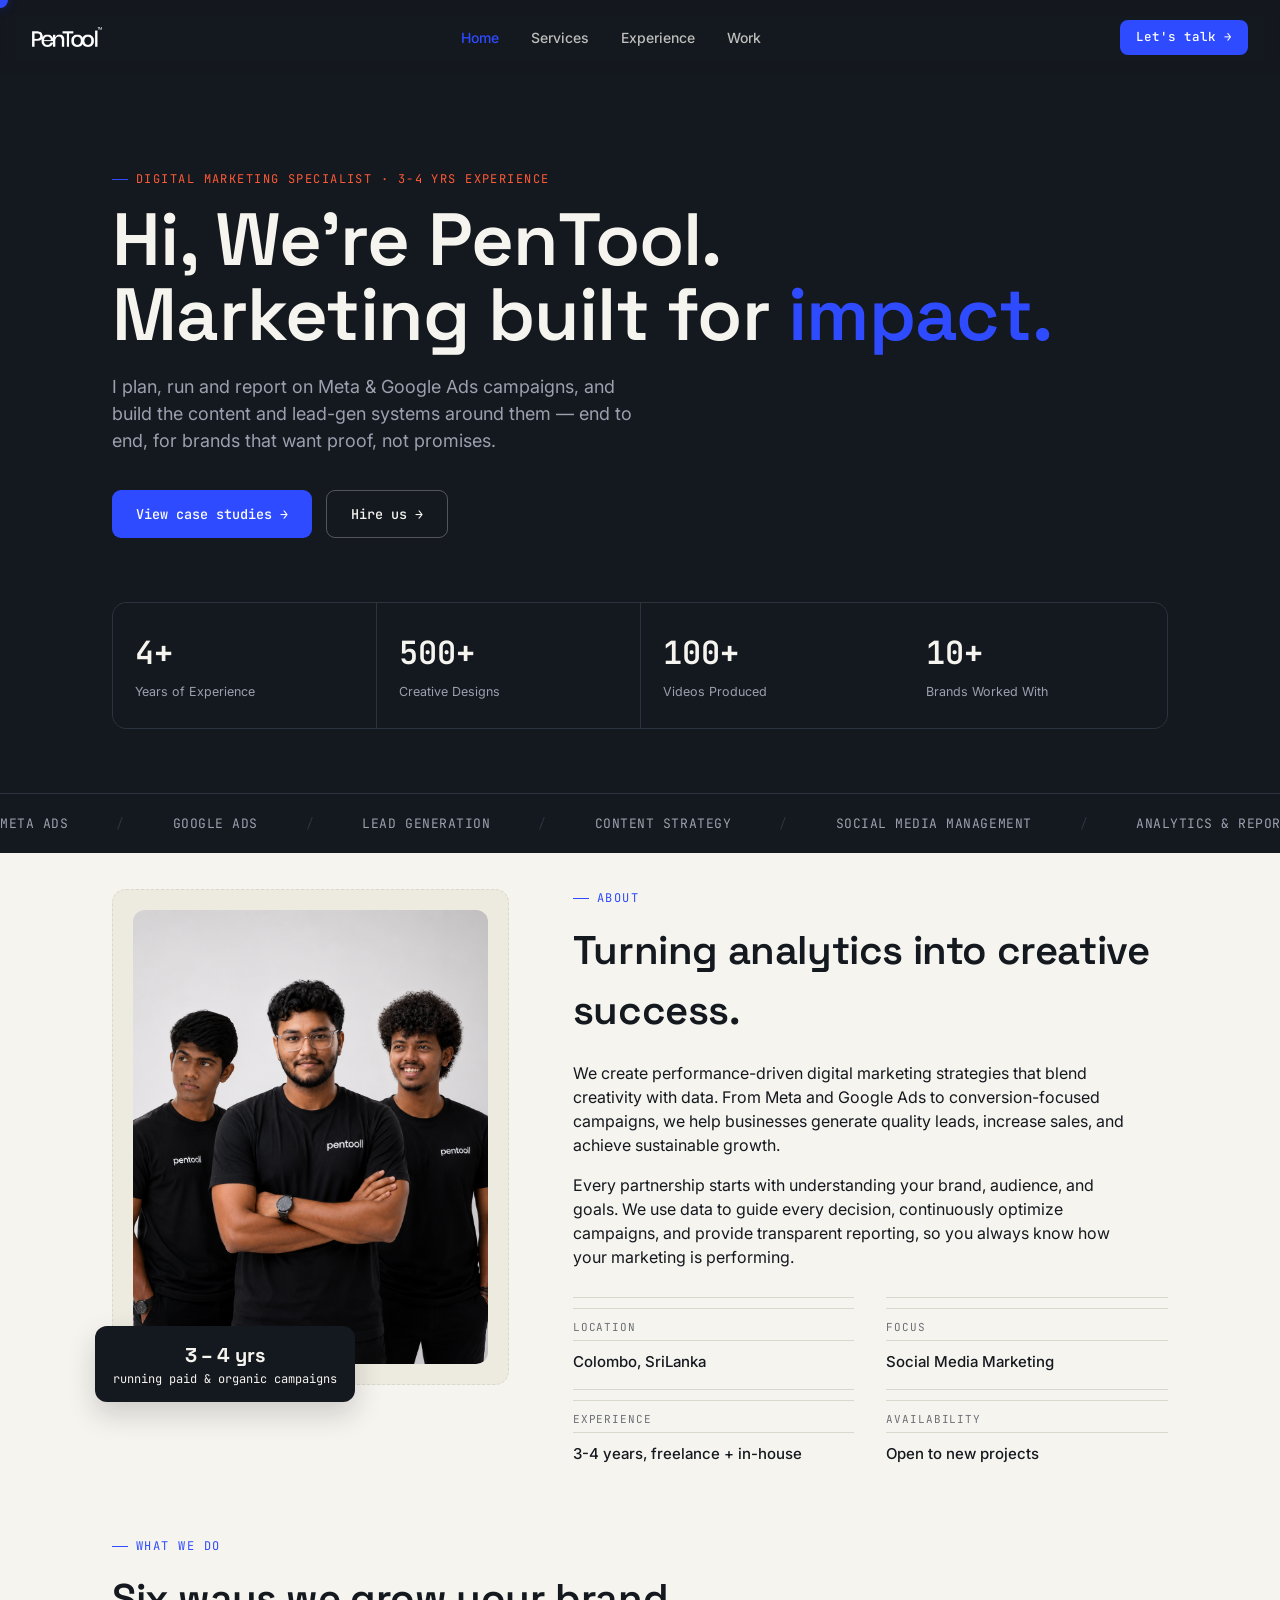
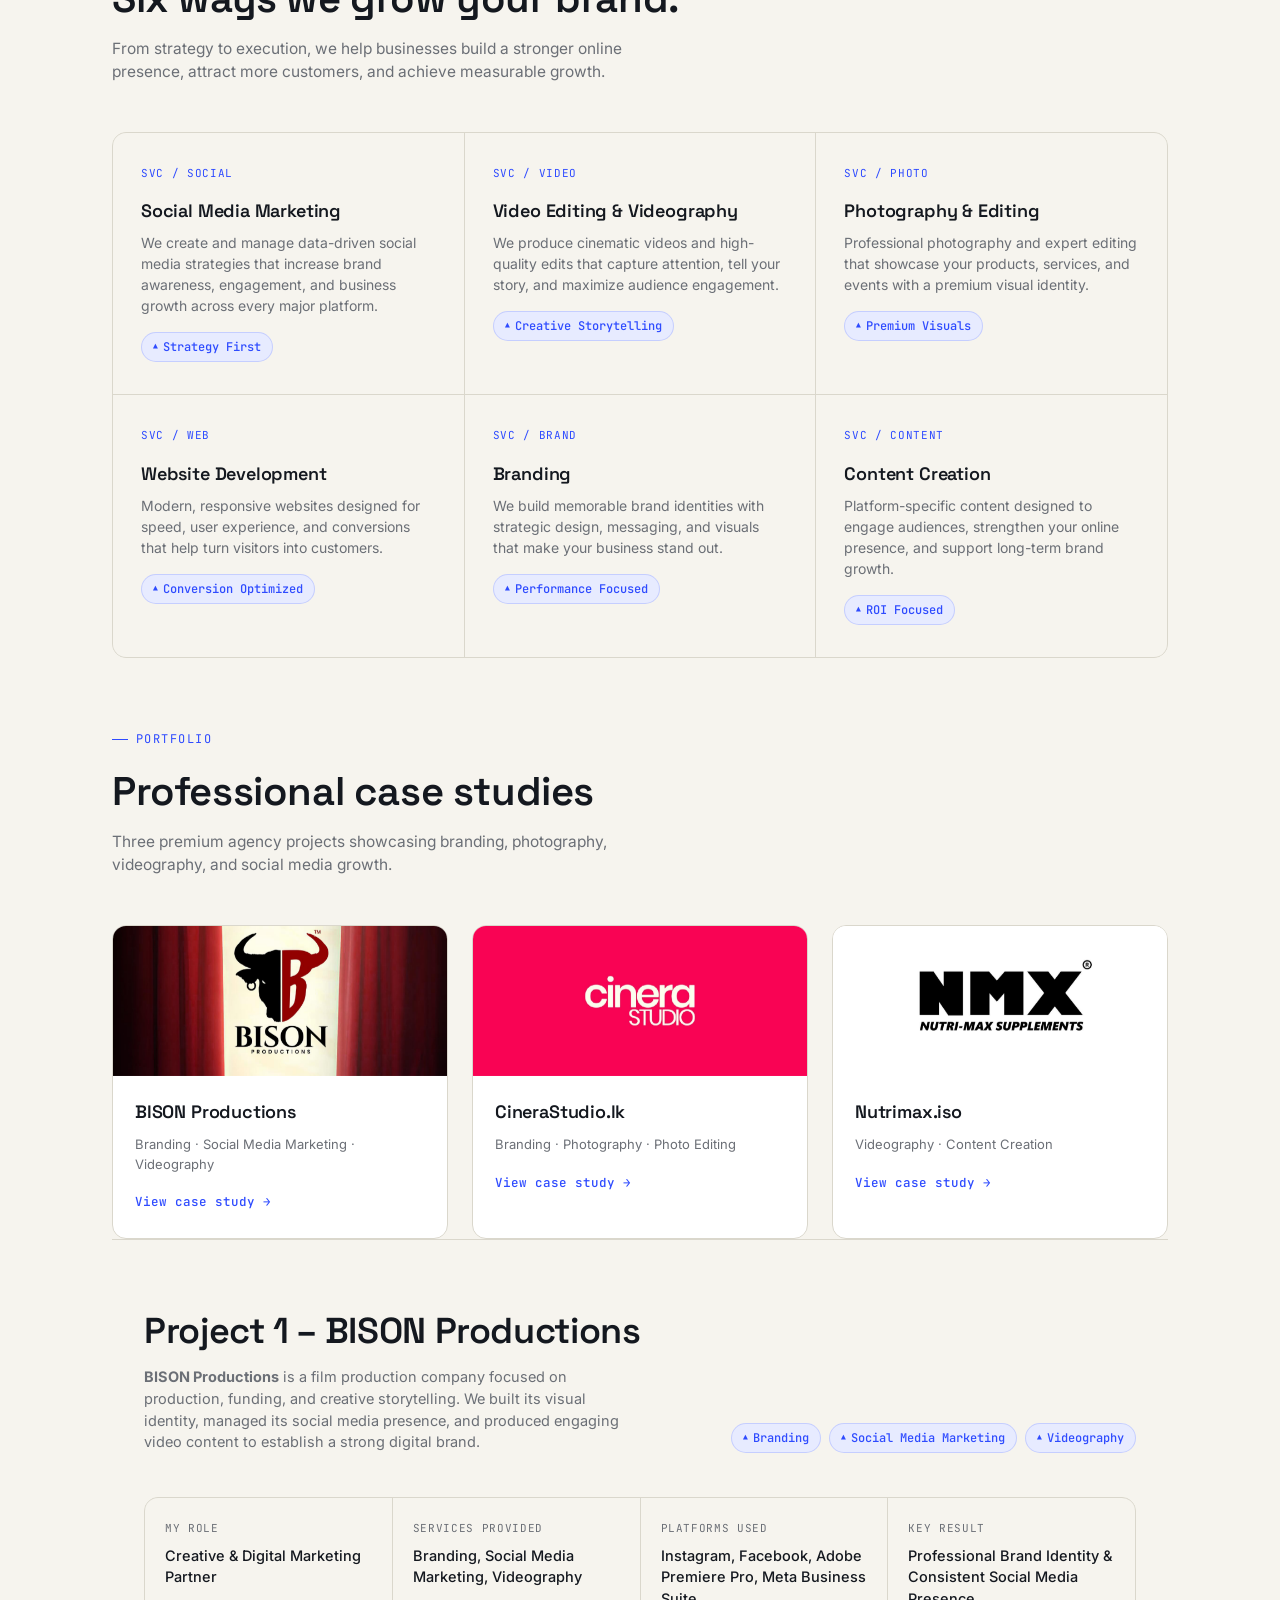
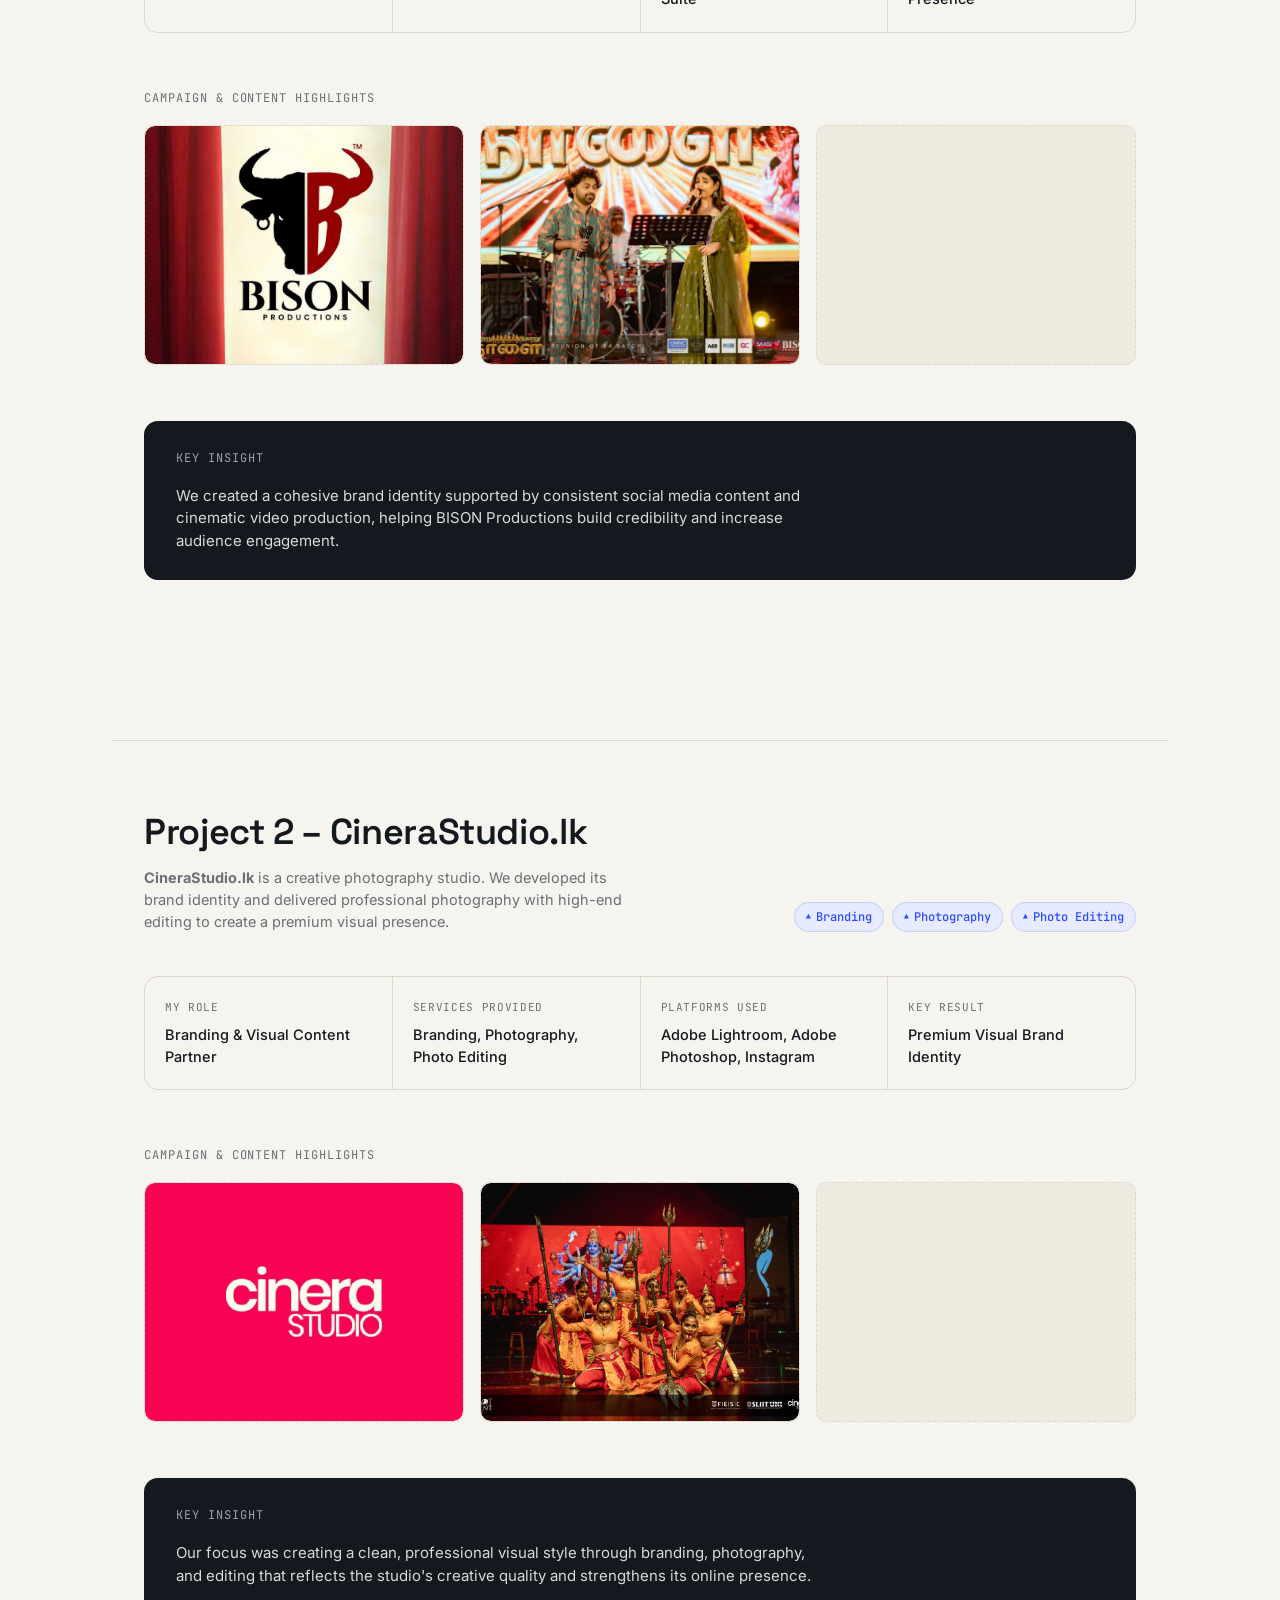
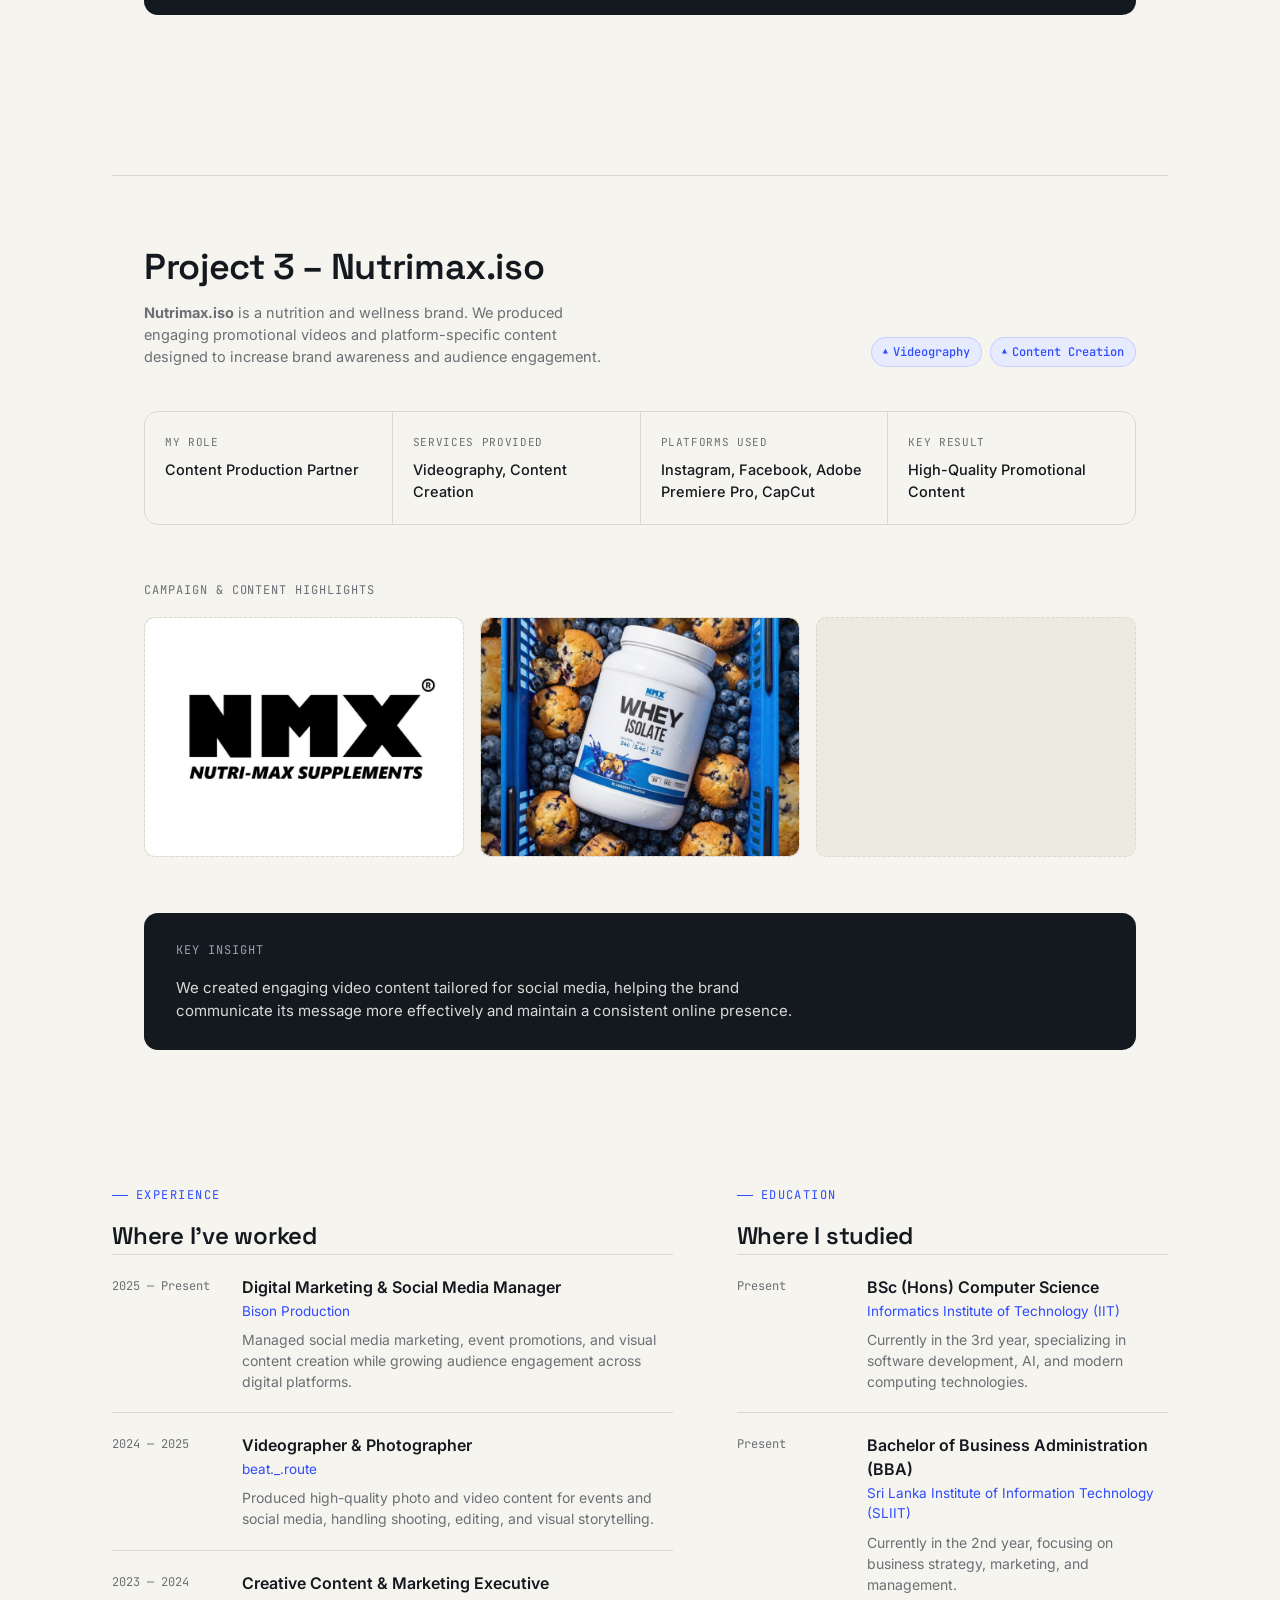
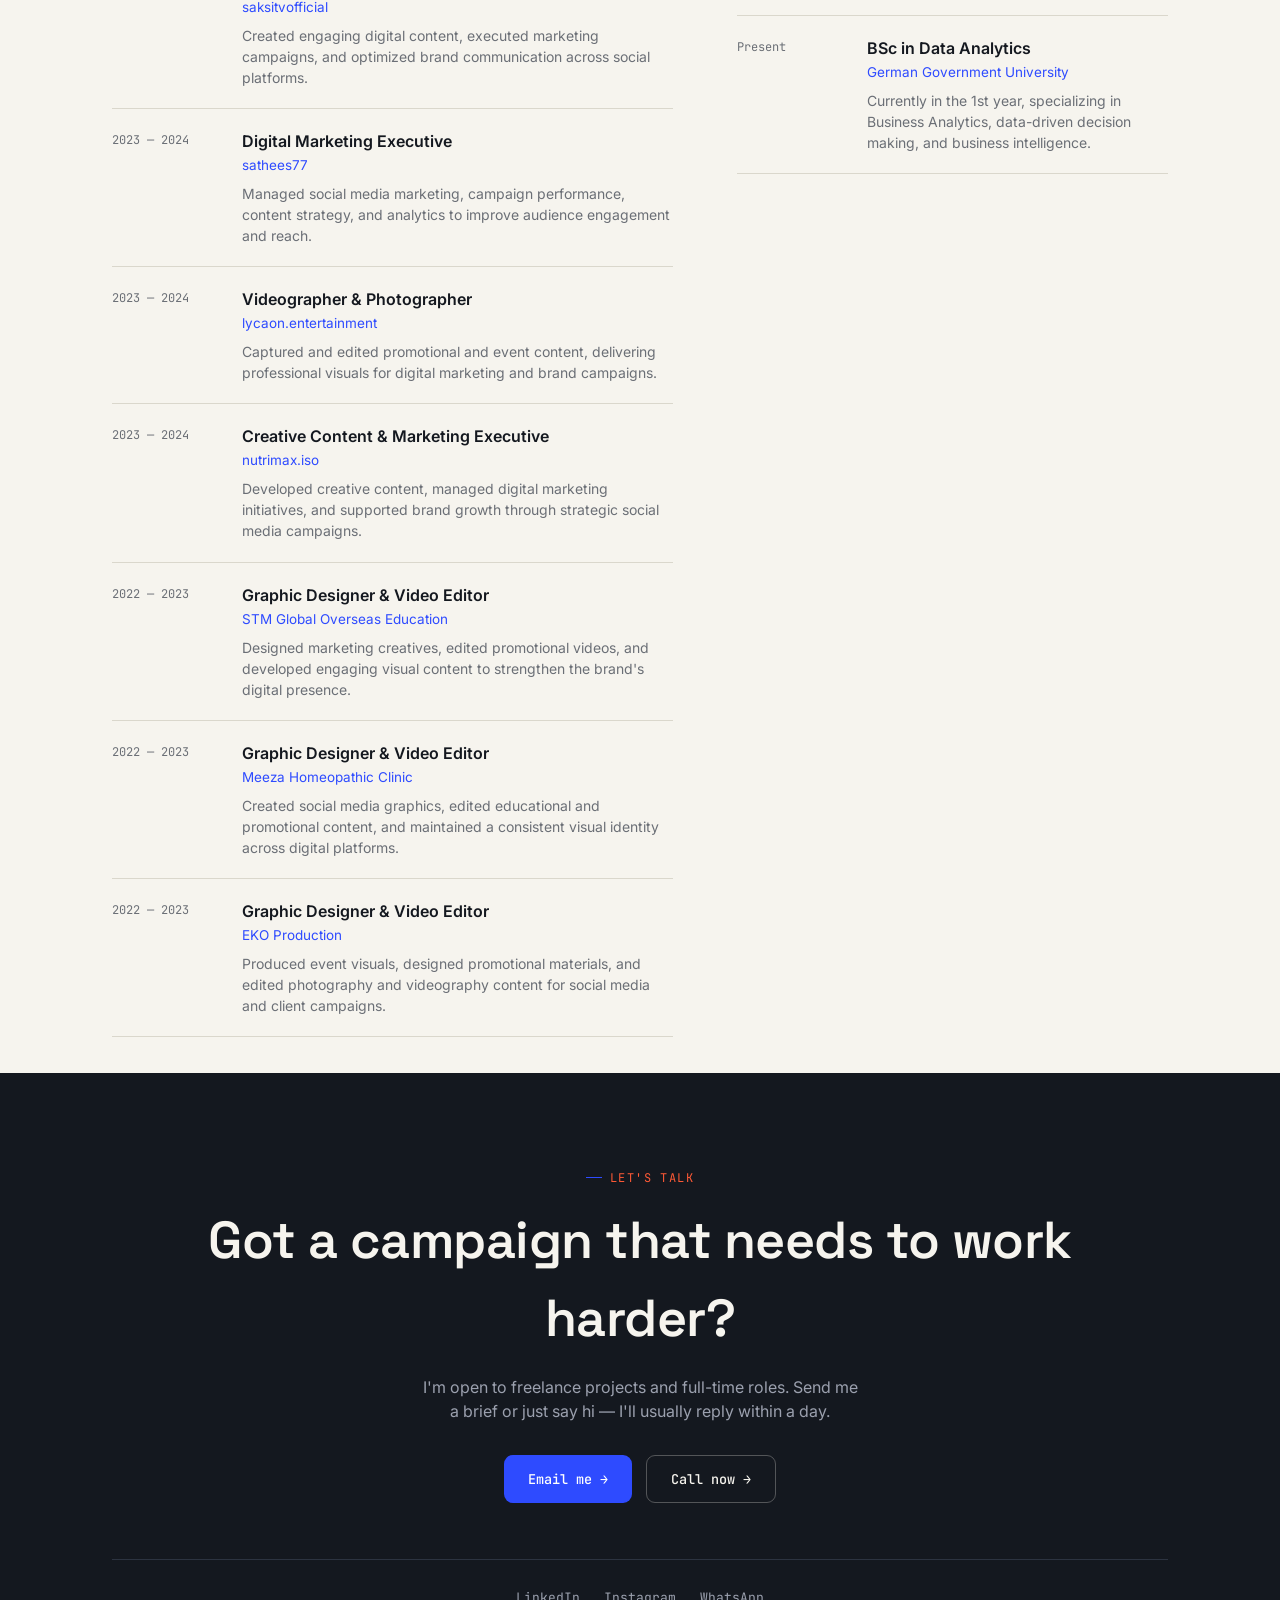
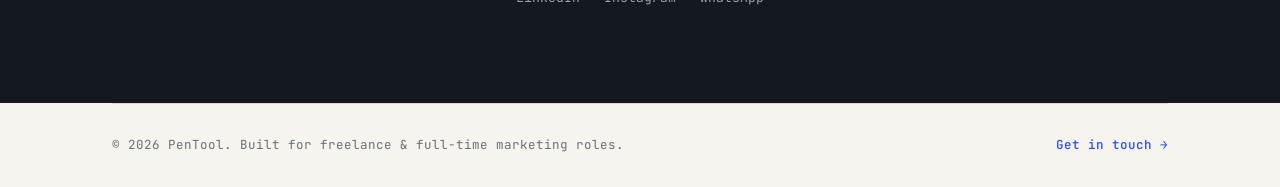
==== index.html @ 6da6fce4 "Initial commit" ====
<!DOCTYPE html>
<html lang="en">
<head>
<meta charset="UTF-8">
<meta name="viewport" content="width=device-width, initial-scale=1.0">
<title>PenTool — Digital Marketing Specialist</title>
<link rel="preconnect" href="https://fonts.googleapis.com">
<link rel="preconnect" href="https://fonts.gstatic.com" crossorigin>
<link href="https://fonts.googleapis.com/css2?family=Space+Grotesk:wght@400;500;600;700&family=Inter:wght@400;500;600&family=JetBrains+Mono:wght@400;500;600&display=swap" rel="stylesheet">
<link rel="stylesheet" href="css/global.css">
<link rel="stylesheet" href="css/home.css">
  <link rel="stylesheet" href="css/services.css">
  <link rel="stylesheet" href="css/work.css">
  <link rel="stylesheet" href="css/experience.css">
  <link rel="stylesheet" href="css/contact.css">
</head>
<body data-page="index">

<nav id="nav" class="on-dark">
  <div class="nav-logo"><img src="assets/logo-white.png" alt="PenTool"></div>
  <div class="nav-mobile-hide nav-links">
    <a href="#hero" data-page="index">Home</a>
    <a href="#services" data-page="services">Services</a>
    <a href="#experience" data-page="experience">Experience</a>
    <a href="#work" data-page="work">Work</a>
  </div>
  <a href="#contact" class="nav-cta">Let's talk →</a>
</nav>

<!-- HERO -->
<section id="hero">
  <div class="wrap hero-grid">
    <div class="eyebrow" style="color:var(--coral)">Digital Marketing Specialist · 3-4 yrs experience</div>
    <h1>Hi, We're PenTool.<br>Marketing built for <em>impact.</em></h1>
    <p class="hero-sub">I plan, run and report on Meta &amp; Google Ads campaigns, and build the content and lead-gen systems around them — end to end, for brands that want proof, not promises.</p>
    <div class="hero-cta-row">
      <a href="#work" class="btn btn-primary">View case studies →</a>
      <a href="#contact" class="btn btn-outline">Hire us →</a>
    </div>
    <div class="kpi-row">
      <div class="kpi"><div class="num" data-count="4">0+</div><div class="lbl">Years of Experience</div></div>
      <div class="kpi"><div class="num" data-count="500">0+</div><div class="lbl">Creative Designs</div></div>
      <div class="kpi"><div class="num" data-count="100">0+</div><div class="lbl">Videos Produced</div></div>
      <div class="kpi"><div class="num" data-count="10">0+</div><div class="lbl">Brands Worked With</div></div>
    </div>
  </div>
  <div class="ticker-wrap">
    <div class="ticker">
      <span>Meta Ads</span><span>Google Ads</span><span>Lead Generation</span><span>Content Strategy</span><span>Social Media Management</span><span>Analytics &amp; Reporting</span>
      <span>Meta Ads</span><span>Google Ads</span><span>Lead Generation</span><span>Content Strategy</span><span>Social Media Management</span><span>Analytics &amp; Reporting</span>
    </div>
  </div>
</section>

<!-- ABOUT -->
<section id="about" class="section--compact">
  <div class="wrap">
    <div class="about-photo">
      <img src="assets/about.png" alt="PenTool team photo" class="about-img">
      <div class="about-badge"><b>3 – 4 yrs</b>running paid &amp; organic campaigns</div>
    </div>
    <div>
      <div class="eyebrow">About</div>
      <h2 class="section-title" style="margin-bottom:20px;">Turning analytics into creative success.</h2>
      <div class="about-text">
        <p>We create performance-driven digital marketing strategies that blend creativity with data. From Meta and Google Ads to conversion-focused campaigns, we help businesses generate quality leads, increase sales, and achieve sustainable growth.</p>
        <p>Every partnership starts with understanding your brand, audience, and goals. We use data to guide every decision, continuously optimize campaigns, and provide transparent reporting, so you always know how your marketing is performing.</p>
      </div>
      <div class="quick-facts">
        <div><div class="k">Location</div><div class="v">Colombo, SriLanka</div></div>
        <div><div class="k">Focus</div><div class="v">Social Media Marketing</div></div>
        <div><div class="k">Experience</div><div class="v">3-4 years, freelance + in-house</div></div>
        <div><div class="k">Availability</div><div class="v">Open to new projects</div></div>
      </div>
    </div>
  </div>
</section>

<!-- SERVICES -->
<section id="services" class="section--compact">
  <div class="wrap">
    <div class="eyebrow">WHAT WE DO</div>
    <h2 class="section-title">Six ways we grow your brand.</h2>
    <p class="section-sub">From strategy to execution, we help businesses build a stronger online presence, attract more customers, and achieve measurable growth.</p>
    <div class="svc-grid">
      <div class="svc-card">
        <span class="svc-tag">SVC / SOCIAL</span>
        <h3>Social Media Marketing</h3>
        <p>We create and manage data-driven social media strategies that increase brand awareness, engagement, and business growth across every major platform.</p>
        <span class="chip">Strategy First</span>
      </div>
      <div class="svc-card">
        <span class="svc-tag">SVC / VIDEO</span>
        <h3>Video Editing &amp; Videography</h3>
        <p>We produce cinematic videos and high-quality edits that capture attention, tell your story, and maximize audience engagement.</p>
        <span class="chip">Creative Storytelling</span>
      </div>
      <div class="svc-card">
        <span class="svc-tag">SVC / PHOTO</span>
        <h3>Photography &amp; Editing</h3>
        <p>Professional photography and expert editing that showcase your products, services, and events with a premium visual identity.</p>
        <span class="chip">Premium Visuals</span>
      </div>
      <div class="svc-card">
        <span class="svc-tag">SVC / WEB</span>
        <h3>Website Development</h3>
        <p>Modern, responsive websites designed for speed, user experience, and conversions that help turn visitors into customers.</p>
        <span class="chip">Conversion Optimized</span>
      </div>
      <div class="svc-card">
        <span class="svc-tag">SVC / BRAND</span>
        <h3>Branding</h3>
        <p>We build memorable brand identities with strategic design, messaging, and visuals that make your business stand out.</p>
        <span class="chip">Performance Focused</span>
      </div>
      <div class="svc-card">
        <span class="svc-tag">SVC / CONTENT</span>
        <h3>Content Creation</h3>
        <p>Platform-specific content designed to engage audiences, strengthen your online presence, and support long-term brand growth.</p>
        <span class="chip">ROI Focused</span>
      </div>
    </div>
  </div>
</section>

<!-- WORK -->
<section id="work" class="section--compact">
  <div class="wrap">
    <div class="eyebrow">Portfolio</div>
    <h2 class="section-title">Professional case studies</h2>
    <p class="section-sub">Three premium agency projects showcasing branding, photography, videography, and social media growth.</p>
    <div class="work-grid">
      <a href="#project-a" class="work-card">
        <div class="work-cover" style="background-image:url('assets/bison.png');"></div>
        <div class="work-body">
          <h3>BISON Productions</h3>
          <div class="wsub">Branding · Social Media Marketing · Videography</div>
          <span class="work-link">View case study →</span>
        </div>
      </a>
      <a href="#project-b" class="work-card">
        <div class="work-cover" style="background-image:url('assets/cinera.png');"></div>
        <div class="work-body">
          <h3>CineraStudio.lk</h3>
          <div class="wsub">Branding · Photography · Photo Editing</div>
          <span class="work-link">View case study →</span>
        </div>
      </a>
      <a href="#project-c" class="work-card">
        <div class="work-cover" style="background-image:url('assets/nmx.png');"></div>
        <div class="work-body">
          <h3>Nutrimax.iso</h3>
          <div class="wsub">Videography · Content Creation</div>
          <span class="work-link">View case study →</span>
        </div>
      </a>
    </div>
  </div>
  
  <!-- CASE STUDIES (full) -->
  <div class="wrap">
    <!-- Project A -->
    <section class="case-study" id="project-a">
      <div class="wrap">
        <div class="cs-head">
          <div>
            <h2>Project 1 – BISON Productions</h2>
            <p class="csub"><strong>BISON Productions</strong> is a film production company focused on production, funding, and creative storytelling. We built its visual identity, managed its social media presence, and produced engaging video content to establish a strong digital brand.</p>
          </div>
          <div class="cs-chips">
            <span class="chip">Branding</span>
            <span class="chip">Social Media Marketing</span>
            <span class="chip">Videography</span>
          </div>
        </div>
        <div class="cs-overview">
          <div class="cs-ov-item"><div class="k">My Role</div><div class="v">Creative &amp; Digital Marketing Partner</div></div>
          <div class="cs-ov-item"><div class="k">Services Provided</div><div class="v">Branding, Social Media Marketing, Videography</div></div>
          <div class="cs-ov-item"><div class="k">Platforms Used</div><div class="v">Instagram, Facebook, Adobe Premiere Pro, Meta Business Suite</div></div>
          <div class="cs-ov-item"><div class="k">Key Result</div><div class="v">Professional Brand Identity &amp; Consistent Social Media Presence</div></div>
        </div>
        <div class="cs-sub-h">Campaign &amp; content highlights</div>
        <div class="cs-media-grid">
          <div class="cs-media">
            <img src="assets/bison.png" alt="BISON campaign visual">
          </div>
          <div class="cs-media">
            <img src="assets/bison-1.jpg" alt="BISON social feed visual">
          </div>
          <div class="cs-media">
            <video class="cs-video" >
              <source src="assets/bison-video.mp4" type="video/mp4">
              Your browser does not support video.
            </video>
          </div>
        </div>
        <div class="cs-insight">
          <div class="cs-sub-h">Key insight</div>
          <p>We created a cohesive brand identity supported by consistent social media content and cinematic video production, helping BISON Productions build credibility and increase audience engagement.</p>
        </div>
      </div>
    </section>
    <!-- Project B -->
    <section class="case-study" id="project-b">
      <div class="wrap">
        <div class="cs-head">
          <div>
            <h2>Project 2 – CineraStudio.lk</h2>
            <p class="csub"><strong>CineraStudio.lk</strong> is a creative photography studio. We developed its brand identity and delivered professional photography with high-end editing to create a premium visual presence.</p>
          </div>
          <div class="cs-chips">
            <span class="chip">Branding</span>
            <span class="chip">Photography</span>
            <span class="chip">Photo Editing</span>
          </div>
        </div>
        <div class="cs-overview">
          <div class="cs-ov-item"><div class="k">My Role</div><div class="v">Branding &amp; Visual Content Partner</div></div>
          <div class="cs-ov-item"><div class="k">Services Provided</div><div class="v">Branding, Photography, Photo Editing</div></div>
          <div class="cs-ov-item"><div class="k">Platforms Used</div><div class="v">Adobe Lightroom, Adobe Photoshop, Instagram</div></div>
          <div class="cs-ov-item"><div class="k">Key Result</div><div class="v">Premium Visual Brand Identity</div></div>
        </div>
        <div class="cs-sub-h">Campaign &amp; content highlights</div>
        <div class="cs-media-grid">
          <div class="cs-media">
            <img src="assets/cinera.png" alt="CineraStudio campaign visual">
          </div>
          <div class="cs-media">
            <img src="assets/cinera-1.jpg" alt="CineraStudio photo visual">
          </div>
          <div class="cs-media">
            <video class="cs-video" >
              <source src="assets/cinera-video.mp4" type="video/mp4">
              Your browser does not support video.
            </video>
          </div>
        </div>
        <div class="cs-insight">
          <div class="cs-sub-h">Key insight</div>
          <p>Our focus was creating a clean, professional visual style through branding, photography, and editing that reflects the studio's creative quality and strengthens its online presence.</p>
        </div>
      </div>
    </section>
    <!-- Project C -->
    <section class="case-study" id="project-c">
      <div class="wrap">
        <div class="cs-head">
          <div>
            <h2>Project 3 – Nutrimax.iso</h2>
            <p class="csub"><strong>Nutrimax.iso</strong> is a nutrition and wellness brand. We produced engaging promotional videos and platform-specific content designed to increase brand awareness and audience engagement.</p>
          </div>
          <div class="cs-chips">
            <span class="chip">Videography</span>
            <span class="chip">Content Creation</span>
          </div>
        </div>
        <div class="cs-overview">
          <div class="cs-ov-item"><div class="k">My Role</div><div class="v">Content Production Partner</div></div>
          <div class="cs-ov-item"><div class="k">Services Provided</div><div class="v">Videography, Content Creation</div></div>
          <div class="cs-ov-item"><div class="k">Platforms Used</div><div class="v">Instagram, Facebook, Adobe Premiere Pro, CapCut</div></div>
          <div class="cs-ov-item"><div class="k">Key Result</div><div class="v">High-Quality Promotional Content</div></div>
        </div>
        <div class="cs-sub-h">Campaign &amp; content highlights</div>
        <div class="cs-media-grid">
          <div class="cs-media">
            <img src="assets/nmx.png" alt="Nutrimax campaign visual">
          </div>
          <div class="cs-media">
            <img src="assets/nmx-1.jpg" alt="Nutrimax creative visual">
          </div>
          <div class="cs-media">
            <video class="cs-video" >
              <source src="assets/nutrimax-video.mp4" type="video/mp4">
              Your browser does not support video.
            </video>
          </div>
        </div>
        <div class="cs-insight">
          <div class="cs-sub-h">Key insight</div>
          <p>We created engaging video content tailored for social media, helping the brand communicate its message more effectively and maintain a consistent online presence.</p>
        </div>
      </div>
    </section>
  </div>
</section>

<!-- EXPERIENCE -->
<section id="experience" class="section--compact">
  <div class="wrap">
    <div>
      <div class="eyebrow">Experience</div>
      <h2>Where I've worked</h2>
      <div class="timeline-item">
        <div class="t-date">2025 — Present</div>
        <div>
          <div class="t-role">Digital Marketing & Social Media Manager</div>
          <div class="t-org">Bison Production</div>
          <div class="t-desc">Managed social media marketing, event promotions, and visual content creation while growing audience engagement across digital platforms.</div>
        </div>
      </div>
      <div class="timeline-item">
        <div class="t-date">2024 — 2025</div>
        <div>
          <div class="t-role">Videographer & Photographer</div>
          <div class="t-org">beat._.route</div>
          <div class="t-desc">Produced high-quality photo and video content for events and social media, handling shooting, editing, and visual storytelling.</div>
        </div>
      </div>
      <div class="timeline-item">
        <div class="t-date">2023 — 2024</div>
        <div>
          <div class="t-role">Creative Content & Marketing Executive</div>
          <div class="t-org">saksitvofficial</div>
          <div class="t-desc">Created engaging digital content, executed marketing campaigns, and optimized brand communication across social platforms.</div>
        </div>
      </div>
      <div class="timeline-item">
        <div class="t-date">2023 — 2024</div>
        <div>
          <div class="t-role">Digital Marketing Executive</div>
          <div class="t-org">sathees77</div>
          <div class="t-desc">Managed social media marketing, campaign performance, content strategy, and analytics to improve audience engagement and reach.</div>
        </div>
      </div>
      <div class="timeline-item">
        <div class="t-date">2023 — 2024</div>
        <div>
          <div class="t-role">Videographer & Photographer</div>
          <div class="t-org">lycaon.entertainment</div>
          <div class="t-desc">Captured and edited promotional and event content, delivering professional visuals for digital marketing and brand campaigns.</div>
        </div>
      </div>
      <div class="timeline-item">
        <div class="t-date">2023 — 2024</div>
        <div>
          <div class="t-role">Creative Content & Marketing Executive</div>
          <div class="t-org">nutrimax.iso</div>
          <div class="t-desc">Developed creative content, managed digital marketing initiatives, and supported brand growth through strategic social media campaigns.</div>
        </div>
      </div>
      <div class="timeline-item">
        <div class="t-date">2022 — 2023</div>
        <div>
          <div class="t-role">Graphic Designer & Video Editor</div>
          <div class="t-org">STM Global Overseas Education</div>
          <div class="t-desc">Designed marketing creatives, edited promotional videos, and developed engaging visual content to strengthen the brand's digital presence.</div>
        </div>
      </div>
      <div class="timeline-item">
        <div class="t-date">2022 — 2023</div>
        <div>
          <div class="t-role">Graphic Designer & Video Editor</div>
          <div class="t-org">Meeza Homeopathic Clinic</div>
          <div class="t-desc">Created social media graphics, edited educational and promotional content, and maintained a consistent visual identity across digital platforms.</div>
        </div>
      </div>
      <div class="timeline-item">
        <div class="t-date">2022 — 2023</div>
        <div>
          <div class="t-role">Graphic Designer & Video Editor</div>
          <div class="t-org">EKO Production</div>
          <div class="t-desc">Produced event visuals, designed promotional materials, and edited photography and videography content for social media and client campaigns.</div>
        </div>
      </div>
    </div>
    <div>
      <div class="eyebrow">Education</div>
      <h2>Where I studied</h2>
      <!-- Removed placeholder education entries as requested -->
      <div class="timeline-item">
        <div class="t-date">Present</div>
        <div>
          <div class="t-role">BSc (Hons) Computer Science</div>
          <div class="t-org">Informatics Institute of Technology (IIT)</div>
          <div class="t-desc">Currently in the 3rd year, specializing in software development, AI, and modern computing technologies.</div>
        </div>
      </div>
      <div class="timeline-item">
        <div class="t-date">Present</div>
        <div>
          <div class="t-role">Bachelor of Business Administration (BBA)</div>
          <div class="t-org">Sri Lanka Institute of Information Technology (SLIIT)</div>
          <div class="t-desc">Currently in the 2nd year, focusing on business strategy, marketing, and management.</div>
        </div>
      </div>
      <div class="timeline-item">
        <div class="t-date">Present</div>
        <div>
          <div class="t-role">BSc in Data Analytics</div>
          <div class="t-org">German Government University</div>
          <div class="t-desc">Currently in the 1st year, specializing in Business Analytics, data-driven decision making, and business intelligence.</div>
        </div>
      </div>
    </div>
  </div>
</section>

<!-- CONTACT -->
<section id="contact" class="section--compact">
  <div class="wrap">
    <div class="eyebrow" style="justify-content:center; color:var(--coral);">Let's talk</div>
    <h2>Got a campaign that needs to work harder?</h2>
    <p>I'm open to freelance projects and full-time roles. Send me a brief or just say hi — I'll usually reply within a day.</p>
    <div class="contact-cta">
      <a href="mailto:hello@pentool.com" class="btn btn-primary">Email me →</a>
      <a href="tel:+94703771851" class="btn btn-outline" aria-label="Call now">Call now →</a>
    </div>
    <div class="socials">
      <a href="#">LinkedIn</a>
      <a href="#">Instagram</a>
      <a href="#">WhatsApp</a>
    </div>
  </div>
</section>

<!-- Media modal (lightbox) -->
<div id="media-modal" class="media-modal" aria-hidden="true">
  <div class="media-modal__backdrop"></div>
  <div class="media-modal__content" role="dialog" aria-modal="true">
    <button class="media-modal__close" aria-label="Close">×</button>
    <div class="media-modal__inner"></div>
  </div>
</div>

<div class="wrap">
  <div class="slim-footer">
    <span class="fk">© 2026 PenTool. Built for freelance &amp; full-time marketing roles.</span>
    <a href="#contact">Get in touch →</a>
  </div>
</div>

<script src="js/main.js"></script>
</body>
</html>
---- css/global.css ----
/* ============================================
   GLOBAL.CSS — shared design tokens + base styles
   Loaded on every page. Page-specific styles live
   in their own css/<page>.css file.
   ============================================ */

:root{
  --ink:#14181F;
  --ink-soft:#1E2430;
  --paper:#F6F4EE;
  --paper-dim:#EDEAE0;
  --white:#FFFFFF;
  --signal:#2E4BFF;
  --signal-dim:#E7EBFF;
  --coral:#FF5A36;
  --line:#DAD7CC;
  --line-dark:#2C3340;
  --muted:#6B6F76;
  --muted-light:#9BA0AE;
  --radius:14px;
  --disp: 'Space Grotesk', sans-serif;
  --body: 'Inter', sans-serif;
  --mono: 'JetBrains Mono', monospace;
}

*{ box-sizing:border-box; margin:0; padding:0; }
html{ scroll-behavior:smooth; }
body{
  font-family:var(--body);
  background:var(--paper);
  color:var(--ink);
  line-height:1.5;
  -webkit-font-smoothing:antialiased;
}
img{ max-width:100%; display:block; }
a{ color:inherit; text-decoration:none; }
ul{ list-style:none; }
section{ padding:64px 0; }

/* Utility: tighter section spacing for compact layouts */
.section--compact{ padding:36px 0; }
.wrap{ max-width:1120px; margin:0 auto; padding:0 32px; }
h1,h2,h3,h4{ font-family:var(--disp); font-weight:600; letter-spacing:-0.01em; }

.eyebrow{
  font-family:var(--mono); font-size:12px; letter-spacing:0.12em; text-transform:uppercase;
  color:var(--signal); display:flex; align-items:center; gap:8px; margin-bottom:14px;
}
.eyebrow::before{ content:''; width:16px; height:1px; background:var(--signal); }
.section-title{ font-size:clamp(28px,3.4vw,40px); margin-bottom:8px; }
.section-sub{ color:var(--muted); max-width:520px; margin-bottom:48px; font-size:15.5px; }

/* growth chip — the site's signature element */
.chip{
  display:inline-flex; align-items:center; gap:5px;
  font-family:var(--mono); font-size:12px; font-weight:500;
  padding:5px 11px; border-radius:999px;
  background:var(--signal-dim); color:var(--signal);
  border:1px solid rgba(46,75,255,0.18);
  white-space:nowrap;
}
.chip.coral{ background:rgba(255,90,54,0.1); color:#D8431F; border-color:rgba(255,90,54,0.22); }
.chip.dark{ background:rgba(255,255,255,0.08); color:var(--paper); border-color:rgba(255,255,255,0.16); }
.chip::before{ content:'▲'; font-size:8px; transform:translateY(-1px); }
.chip.flat::before{ content:'—'; font-size:10px; }

.btn{
  font-family:var(--mono); font-size:13.5px; font-weight:500; padding:13px 24px; border-radius:9px;
  display:inline-flex; align-items:center; gap:8px; transition:transform .15s ease, background .2s;
}
.btn-primary{ background:var(--signal); color:var(--white); }
.btn-primary:hover{ transform:translateY(-2px); }
.btn-outline{ border:1px solid rgba(20,24,31,0.18); color:var(--ink); }
.btn-outline:hover{ border-color:var(--ink); }

/* NAV — shared across every page */
nav{
  position:fixed; top:0; left:0; right:0; z-index:100;
  padding:20px 32px; display:flex; justify-content:space-between; align-items:center;
  transition:background .3s ease, border-color .3s ease, padding .3s ease;
  border-bottom:1px solid transparent;
  background:rgba(246,244,238,0.92); backdrop-filter:blur(8px); border-color:var(--line);
}
nav.on-dark{ background:transparent; border-color:transparent; }
nav.on-dark.scrolled{ background:rgba(20,24,31,0.92); border-color:var(--line-dark); }
.nav-logo{ display:flex; align-items:center; }
.nav-logo img{ height:20px; width:auto; display:block; }
.nav-links{ display:flex; gap:32px; font-size:14px; font-weight:500; color:var(--muted); }
nav.on-dark .nav-links{ color:rgba(246,244,238,0.75); }
.nav-links a{ transition:color .15s ease; }
.nav-links a:hover{ color:var(--ink); }
nav.on-dark .nav-links a:hover{ color:var(--paper); }
.nav-links a.active{ color:var(--signal); }
.nav-cta{
  font-family:var(--mono); font-size:12.5px; padding:8px 16px; border-radius:8px;
  background:var(--signal); color:var(--white); font-weight:500;
}
.nav-mobile-hide{ display:flex; }
@media(max-width:760px){ .nav-mobile-hide{ display:none; } }

/* Slim footer — used on every page except contact.html, which has its own full CTA footer */
.slim-footer{
  border-top:1px solid var(--line);
  padding:32px 0;
  display:flex; justify-content:space-between; align-items:center; flex-wrap:wrap; gap:12px;
}
.slim-footer .fk{ font-family:var(--mono); font-size:12.5px; color:var(--muted); }
.slim-footer a{ font-family:var(--mono); font-size:12.5px; color:var(--signal); font-weight:500; }

::selection{ background:var(--signal); color:var(--white); }

/* Custom circular glowing cursor */
#custom-cursor{
  position:fixed; left:0; top:0; width:16px; height:16px; border-radius:50%;
  background:var(--signal); pointer-events:none; transform:translate(-50%,-50%);
  box-shadow:0 0 10px rgba(46,75,255,0.28), 0 0 30px rgba(46,75,255,0.12);
  transition:transform .12s ease, width .12s ease, height .12s ease, box-shadow .12s ease, opacity .12s ease;
  z-index:2200; mix-blend-mode:normal; opacity:0.98;
}
#custom-cursor.cursor--hover{ transform:translate(-50%,-50%) scale(2); box-shadow:0 0 22px rgba(46,75,255,0.9), 0 0 44px rgba(46,75,255,0.35); }
#custom-cursor.cursor--press{ transform:translate(-50%,-50%) scale(1.5); }

@media(hover: none), (pointer: coarse){
  /* hide custom cursor on touch devices */
  #custom-cursor{ display:none !important; }
}

/* Scroll reveal utility classes */
.reveal {
  opacity: 0;
  transform: translateY(28px) scale(0.98);
  transition: opacity 720ms cubic-bezier(.2,.9,.2,1), transform 720ms cubic-bezier(.2,.9,.2,1);
  will-change: transform, opacity;
}
.reveal.active {
  opacity: 1;
  transform: translateY(0) scale(1);
}
.reveal-left { transform: translateX(-30px) translateY(8px) scale(0.98); }
.reveal-right { transform: translateX(30px) translateY(8px) scale(0.98); }
.reveal.active.reveal-left,
.reveal.active.reveal-right { transform: translateX(0) translateY(0) scale(1); }
.reveal-scale { transform: scale(0.96); }
.reveal.active.reveal-scale { transform: scale(1); }

/* Stagger helpers: add `stagger` to parent to stagger its children */
.stagger > * { transition-delay: 0ms; }

/* Respect user preference for reduced motion */
@media (prefers-reduced-motion: reduce) {
  .reveal { transition: none !important; transform: none !important; opacity: 1 !important; }
}

/* Mobile responsive overrides */
@media (max-width: 800px) {
  html { font-size: 15px; }
  nav { padding: 12px 18px; }
  .wrap { padding: 0 18px; }
  section { padding: 28px 0; }
  .section--compact { padding: 20px 0; }
  h1 { font-size: clamp(20px, 6.5vw, 28px); }
  .section-title { font-size: clamp(20px, 5.4vw, 28px); }
  .section-sub { font-size: 14px; }
  .hero-sub { font-size: 15px; }
  .kpi-row { display:flex; gap:12px; flex-wrap:wrap; }
  .kpi{ min-width:45%; }
  .kpi .num{ font-size:20px; }
  .work-grid{ grid-template-columns:1fr; }
  .svc-grid{ grid-template-columns:1fr; }
  .cs-media-grid{ grid-template-columns:1fr 1fr; gap:12px; }
  .work-cover{ height:120px; }
  .cs-insight{ margin-bottom:40px; }
  .nav-links{ gap:16px; font-size:13px; }
}
---- css/home.css ----
/* ============================================
   HOME.CSS — index.html only (hero + about)
   ============================================ */

#hero{
  background:var(--ink); color:var(--paper);
  padding:170px 0 0 0; overflow:hidden;
}
.hero-grid{ padding-bottom:64px; }
#hero h1{ font-size:clamp(40px,6.4vw,74px); line-height:1.02; margin-bottom:20px; }
#hero h1 em{ font-style:normal; color:var(--signal); }
.hero-sub{ font-size:18px; color:var(--muted-light); max-width:520px; margin-bottom:36px; }
.hero-cta-row{ display:flex; gap:14px; flex-wrap:wrap; margin-bottom:64px; }
#hero .btn-outline{ border-color:rgba(246,244,238,0.28); color:var(--paper); }
#hero .btn-outline:hover{ border-color:var(--paper); }

.kpi-row{
  display:grid; grid-template-columns:repeat(4,1fr); gap:1px;
  background:var(--line-dark); border:1px solid var(--line-dark); border-radius:var(--radius); overflow:hidden;
}
.kpi{ background:var(--ink); padding:26px 22px; }
.kpi .num{ font-family:var(--mono); font-size:clamp(24px,2.6vw,32px); font-weight:600; color:var(--paper); }
.kpi .lbl{ font-size:12.5px; color:var(--muted-light); margin-top:6px; }
@media(max-width:760px){ .kpi-row{ grid-template-columns:repeat(2,1fr); } }

.ticker-wrap{ border-top:1px solid var(--line-dark); overflow:hidden; padding:20px 0; }
.ticker{ display:flex; gap:48px; white-space:nowrap; animation:scroll 26s linear infinite; width:max-content; }
.ticker span{ font-family:var(--mono); font-size:13px; color:var(--muted-light); letter-spacing:0.04em; text-transform:uppercase; }
.ticker span::after{ content:'/'; margin-left:48px; color:var(--line-dark); }
@keyframes scroll{ from{ transform:translateX(0); } to{ transform:translateX(-50%); } }

#about .wrap{ display:grid; grid-template-columns:0.8fr 1.2fr; gap:64px; align-items:start; }
.about-photo{
  aspect-ratio:4/5; border-radius:var(--radius); background:var(--paper-dim);
  border:1.5px dashed var(--line); display:flex; align-items:center; justify-content:center;
  color:var(--muted-light); font-family:var(--mono); font-size:13px; text-align:center; padding:20px;
  position:relative;
}
.about-photo .about-img{
  width:100%; height:100%; object-fit:cover; border-radius:calc(var(--radius) - 2px); display:block;
}
.about-badge{
  position:absolute; bottom:-18px; left:-18px; background:var(--ink); color:var(--paper);
  border-radius:12px; padding:14px 18px; font-family:var(--mono); font-size:12px;
  box-shadow:0 12px 28px rgba(20,24,31,0.18);
}
.about-badge b{ display:block; font-family:var(--disp); font-size:20px; color:var(--paper); }
.about-text p{ color:var(--ink); font-size:16px; margin-bottom:16px; max-width:560px; }
.quick-facts{ margin-top:28px; display:grid; grid-template-columns:1fr 1fr; gap:16px 32px; }
.quick-facts div{ border-top:1px solid var(--line); padding-top:10px; }
.quick-facts .k{ font-family:var(--mono); font-size:11px; text-transform:uppercase; letter-spacing:0.08em; color:var(--muted); }
.quick-facts .v{ font-size:15px; font-weight:500; margin-top:4px; }
@media(max-width:800px){ #about .wrap{ grid-template-columns:1fr; } .about-photo{ max-width:280px; } }
---- css/services.css ----
/* ============================================
   SERVICES.CSS — services.html only
   ============================================ */

#services-page{ background:var(--paper-dim); min-height:60vh; }
.svc-grid{
  display:grid; grid-template-columns:repeat(3,1fr); gap:1px;
  background:var(--line); border:1px solid var(--line); border-radius:var(--radius); overflow:hidden;
}
.svc-card{ background:var(--paper); padding:32px 28px; }
.svc-tag{ font-family:var(--mono); font-size:11px; color:var(--signal); letter-spacing:0.06em; margin-bottom:16px; display:block; }
.svc-card h3{ font-size:18px; margin-bottom:8px; }
.svc-card p{ font-size:14px; color:var(--muted); margin-bottom:16px; }
@media(max-width:800px){ .svc-grid{ grid-template-columns:1fr; } }

.trust-badges{
  display:grid;
  grid-template-columns:repeat(3,minmax(0,1fr));
  gap:12px;
  margin-top:32px;
}
.trust-badges .chip{
  background:rgba(79,108,255,0.12);
  border-color:rgba(79,108,255,0.2);
  color:var(--ink);
  font-weight:600;
}
@media(max-width:800px){ .trust-badges{ grid-template-columns:1fr; } }
---- css/work.css ----
/* ============================================
   WORK.CSS — work.html only
   (case study overview cards + detailed case study blocks)
   ============================================ */

.work-grid{ display:grid; grid-template-columns:repeat(3,1fr); gap:24px; }
.work-card{
  border-radius:var(--radius); overflow:hidden; background:var(--white); border:1px solid var(--line);
  transition:transform .2s ease, box-shadow .2s ease;
}
.work-card:hover{ transform:translateY(-4px); box-shadow:0 16px 32px rgba(20,24,31,0.08); }
.work-cover{ height:150px; display:flex; align-items:center; justify-content:center; background-size:cover; background-position:center; background-repeat:no-repeat; }
.work-body{ padding:22px 22px 26px; }
.work-body h3{ font-size:18px; margin:0 0 10px; }
.work-body .wsub{ font-size:13px; color:var(--muted); margin-bottom:14px; }
.work-link{ font-family:var(--mono); font-size:12.5px; color:var(--signal); font-weight:500; }
@media(max-width:800px){ .work-grid{ grid-template-columns:1fr; } }

.case-study{ border-top:1px solid var(--line); }
.cs-head{ display:flex; justify-content:space-between; align-items:flex-end; flex-wrap:wrap; gap:20px; margin-bottom:44px; }
.cs-head h2{ font-size:clamp(26px,3vw,36px); }
.cs-head .csub{ color:var(--muted); font-size:14.5px; margin-top:8px; max-width:480px; }
.cs-chips{ display:flex; gap:8px; flex-wrap:wrap; }

.cs-overview{
  display:grid; grid-template-columns:repeat(4,1fr); gap:1px;
  background:var(--line); border:1px solid var(--line); border-radius:var(--radius); overflow:hidden; margin-bottom:56px;
}
.cs-ov-item{ background:var(--paper); padding:22px 20px; }
.cs-ov-item .k{ font-family:var(--mono); font-size:11px; text-transform:uppercase; letter-spacing:0.06em; color:var(--muted); margin-bottom:8px; }
.cs-ov-item .v{ font-size:14.5px; font-weight:500; }
@media(max-width:800px){ .cs-overview{ grid-template-columns:1fr 1fr; } }

.cs-sub-h{ font-family:var(--mono); font-size:12px; text-transform:uppercase; letter-spacing:0.08em; color:var(--muted); margin-bottom:18px; }
.cs-media-grid{ display:grid; grid-template-columns:repeat(3,1fr); gap:16px; margin-bottom:56px; }
.cs-media{
  aspect-ratio:4/3; border-radius:10px; background:var(--paper-dim); border:1.5px dashed var(--line);
  display:flex; align-items:center; justify-content:center; color:var(--muted-light);
  font-family:var(--mono); font-size:12px; text-align:center; padding:0; overflow:hidden;
}
.cs-media video.cs-video{
  width:100%; height:100%; border-radius:10px; object-fit:cover; display:block; cursor:pointer;
}
.cs-media img{
  width:100%; height:100%; object-fit:cover; border-radius:10px; display:block;
}

/* Media modal (lightbox) */
.media-modal{ display:none; position:fixed; inset:0; align-items:center; justify-content:center; z-index:1200; }
.media-modal.open{ display:flex; }
.media-modal__backdrop{ position:absolute; inset:0; background:rgba(6,8,11,0.6); }
.media-modal__content{ position:relative; max-width:1100px; width:calc(100% - 48px); margin:0 24px; z-index:2; }
.media-modal__inner{ background:transparent; border-radius:12px; overflow:hidden; }
.media-modal__inner img, .media-modal__inner video{ width:100%; height:auto; max-height:calc(100vh - 140px); object-fit:contain; display:block; }
.media-modal__close{ position:absolute; right:-8px; top:-28px; z-index:3; background:transparent; border:none; color:var(--paper); font-size:30px; cursor:pointer; }
@media(max-width:700px){ .cs-media-grid{ grid-template-columns:1fr 1fr; } }

.cs-table{ width:100%; border-collapse:collapse; margin-bottom:40px; }
.cs-table th{ text-align:left; font-family:var(--mono); font-size:11px; text-transform:uppercase; letter-spacing:0.06em; color:var(--muted); padding:0 16px 12px 0; border-bottom:1px solid var(--line); }
.cs-table td{ padding:14px 16px 14px 0; border-bottom:1px solid var(--line); font-size:14.5px; }
.cs-table td:first-child{ font-weight:500; }

.cs-insight{ background:var(--ink); color:var(--paper); border-radius:var(--radius); padding:28px 32px; margin-bottom:96px; }
.cs-insight .cs-sub-h{ color:var(--muted-light); }
.cs-insight p{ font-size:15px; color:rgba(246,244,238,0.88); max-width:640px; }
.case-study:last-of-type .cs-insight{ margin-bottom:0; }
---- css/experience.css ----
/* ============================================
   EXPERIENCE.CSS — experience.html only
   (experience + education timelines, tools, certifications)
   ============================================ */

#exped .wrap{ display:grid; grid-template-columns:1.3fr 1fr; gap:64px; }

/* Apply same two-column layout to the consolidated index experience section */
#experience .wrap{ display:grid; grid-template-columns:1.3fr 1fr; gap:64px; align-items:start; }
.timeline-item{ padding:20px 0; border-top:1px solid var(--line); display:grid; grid-template-columns:110px 1fr; gap:20px; }
.timeline-item:last-child{ border-bottom:1px solid var(--line); }
.t-date{ font-family:var(--mono); font-size:12px; color:var(--muted); padding-top:2px; }
.t-role{ font-weight:600; font-size:16px; margin-bottom:2px; }
.t-org{ font-size:13.5px; color:var(--signal); margin-bottom:8px; }
.t-desc{ font-size:14px; color:var(--muted); }
#exped h2{ font-size:24px; margin-bottom:24px; }
@media(max-width:800px){ #exped .wrap, #experience .wrap{ grid-template-columns:1fr; gap:48px; } }

#tools{ background:var(--paper-dim); }
.tool-badges{ display:flex; flex-wrap:wrap; gap:12px; }
.tool-badge{ font-family:var(--mono); font-size:13px; padding:10px 18px; border-radius:999px; background:var(--paper); border:1px solid var(--line); }

.cert-list{ border-top:1px solid var(--line); }
.cert-item{ display:flex; justify-content:space-between; align-items:center; padding:18px 0; border-bottom:1px solid var(--line); flex-wrap:wrap; gap:8px; }
.cert-item .name{ font-weight:500; font-size:15px; }
.cert-item .issuer{ font-size:13px; color:var(--muted); }
.cert-item .date{ font-family:var(--mono); font-size:12.5px; color:var(--muted); }
---- css/contact.css ----
/* ============================================
   CONTACT.CSS — contact.html only
   ============================================ */

#contact{ background:var(--ink); color:var(--paper); text-align:center; min-height:70vh; display:flex; align-items:center; }
#contact .wrap{ width:100%; }
#contact h2{ font-size:clamp(32px,5vw,52px); margin-bottom:18px; }
#contact p{ color:var(--muted-light); max-width:440px; margin:0 auto 32px; }
.contact-cta{ display:flex; gap:14px; justify-content:center; flex-wrap:wrap; margin-bottom:56px; }
#contact .btn-outline{ border-color:rgba(246,244,238,0.28); color:var(--paper); }
#contact .btn-outline:hover{ border-color:var(--paper); }
.socials{ display:flex; gap:24px; justify-content:center; font-family:var(--mono); font-size:13px; color:var(--muted-light); border-top:1px solid var(--line-dark); padding-top:28px; }
.socials a:hover{ color:var(--paper); }
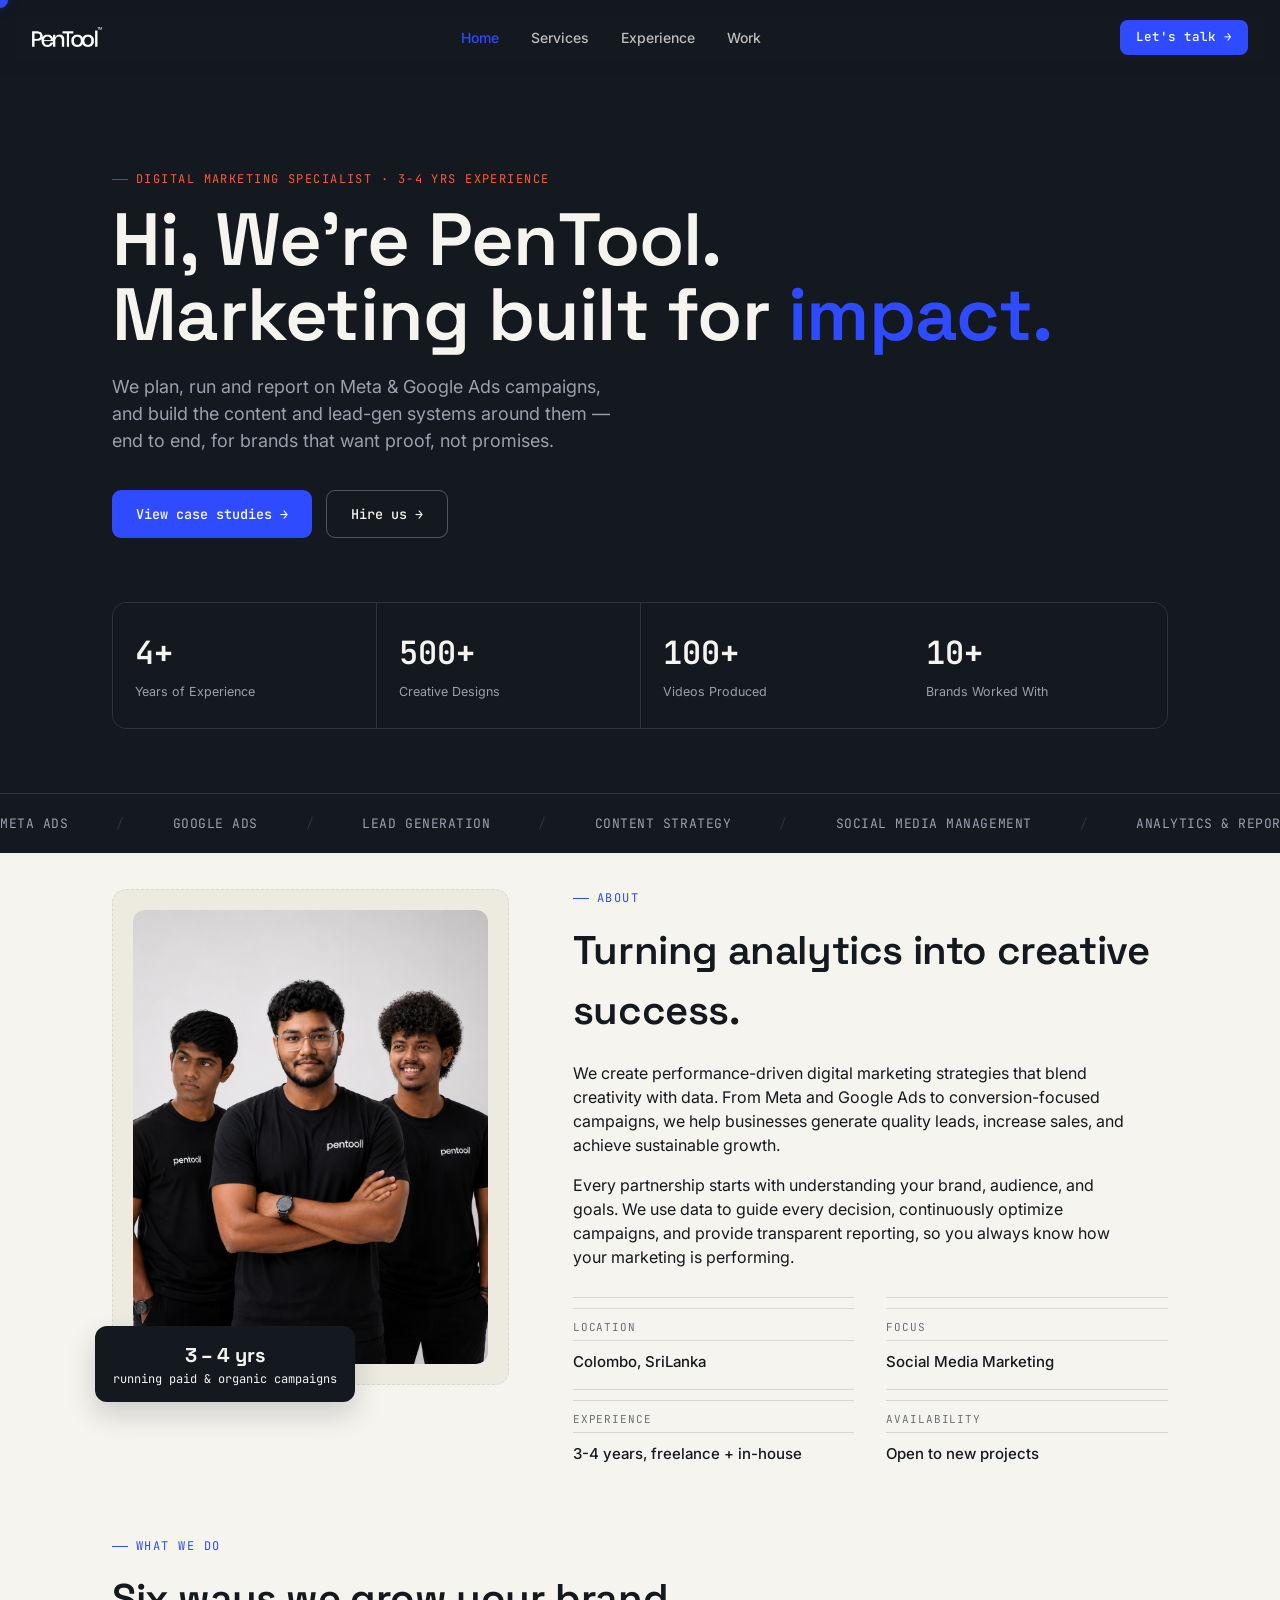
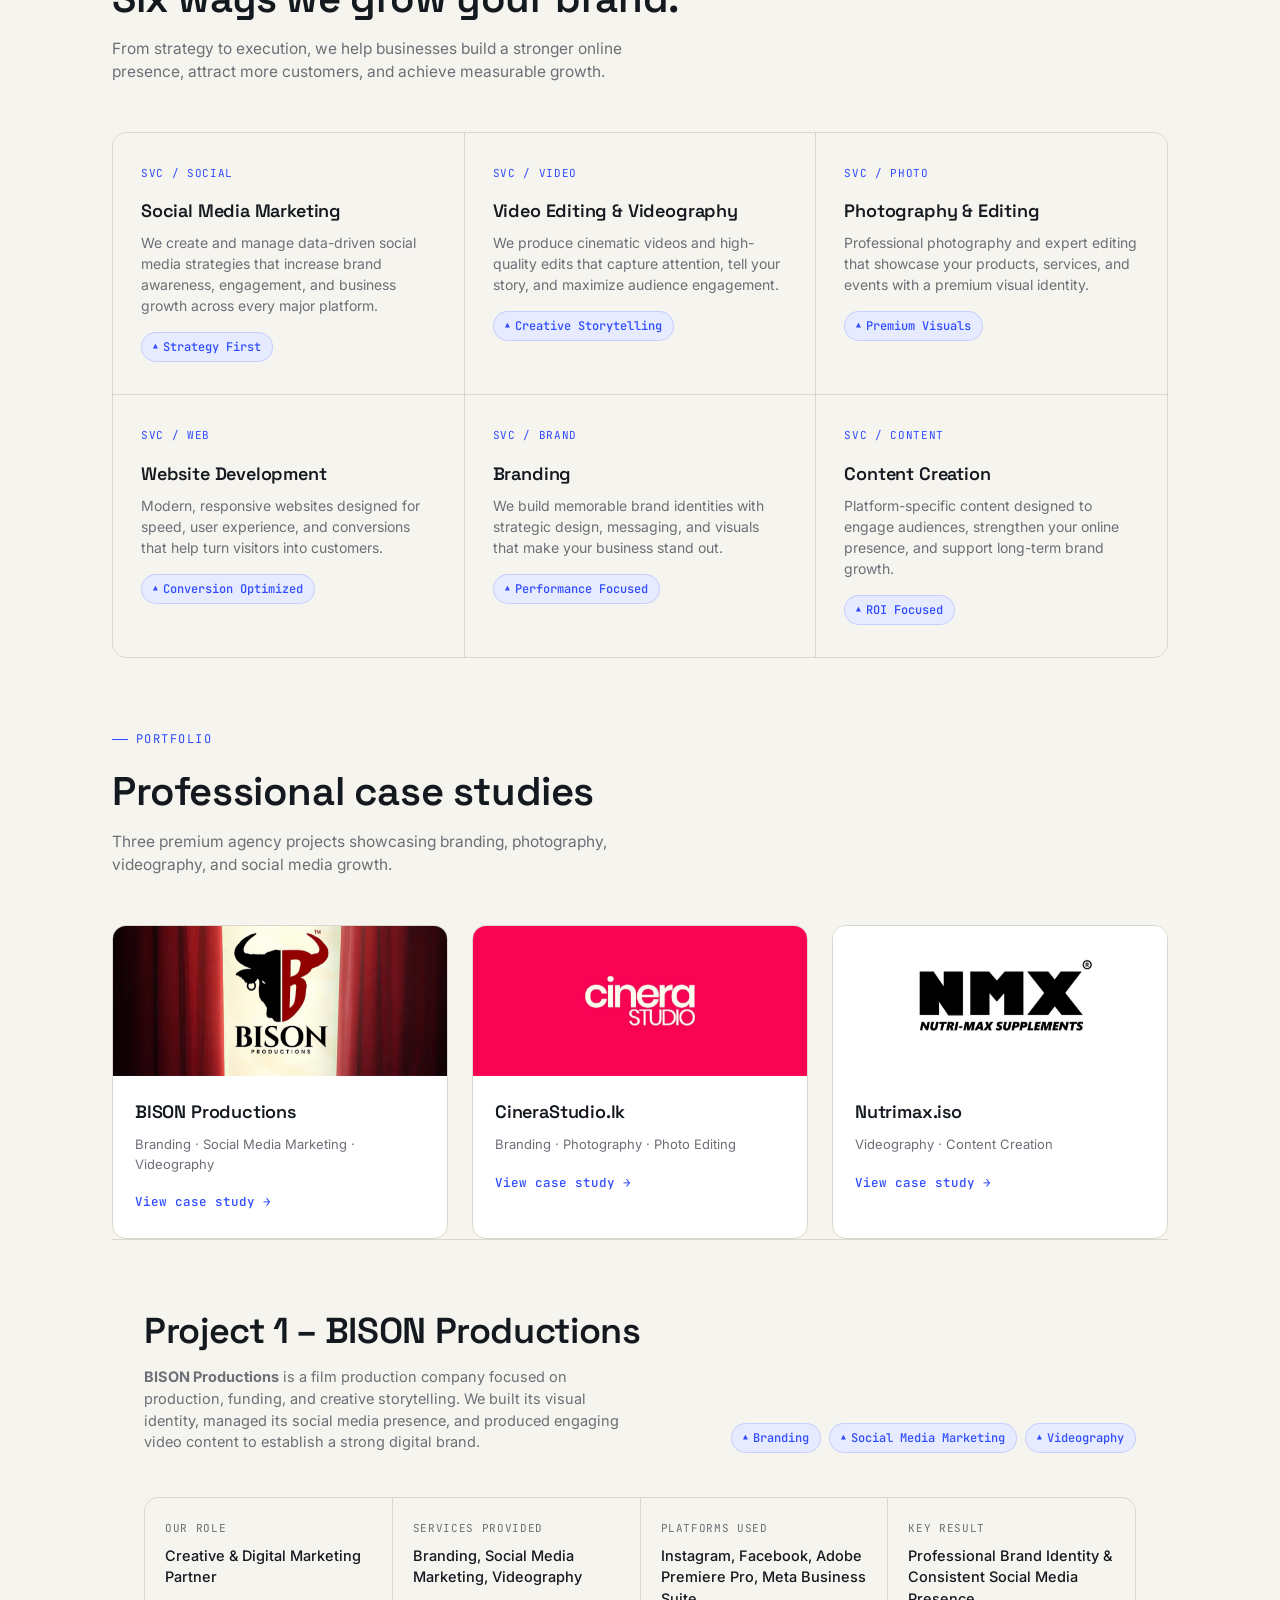
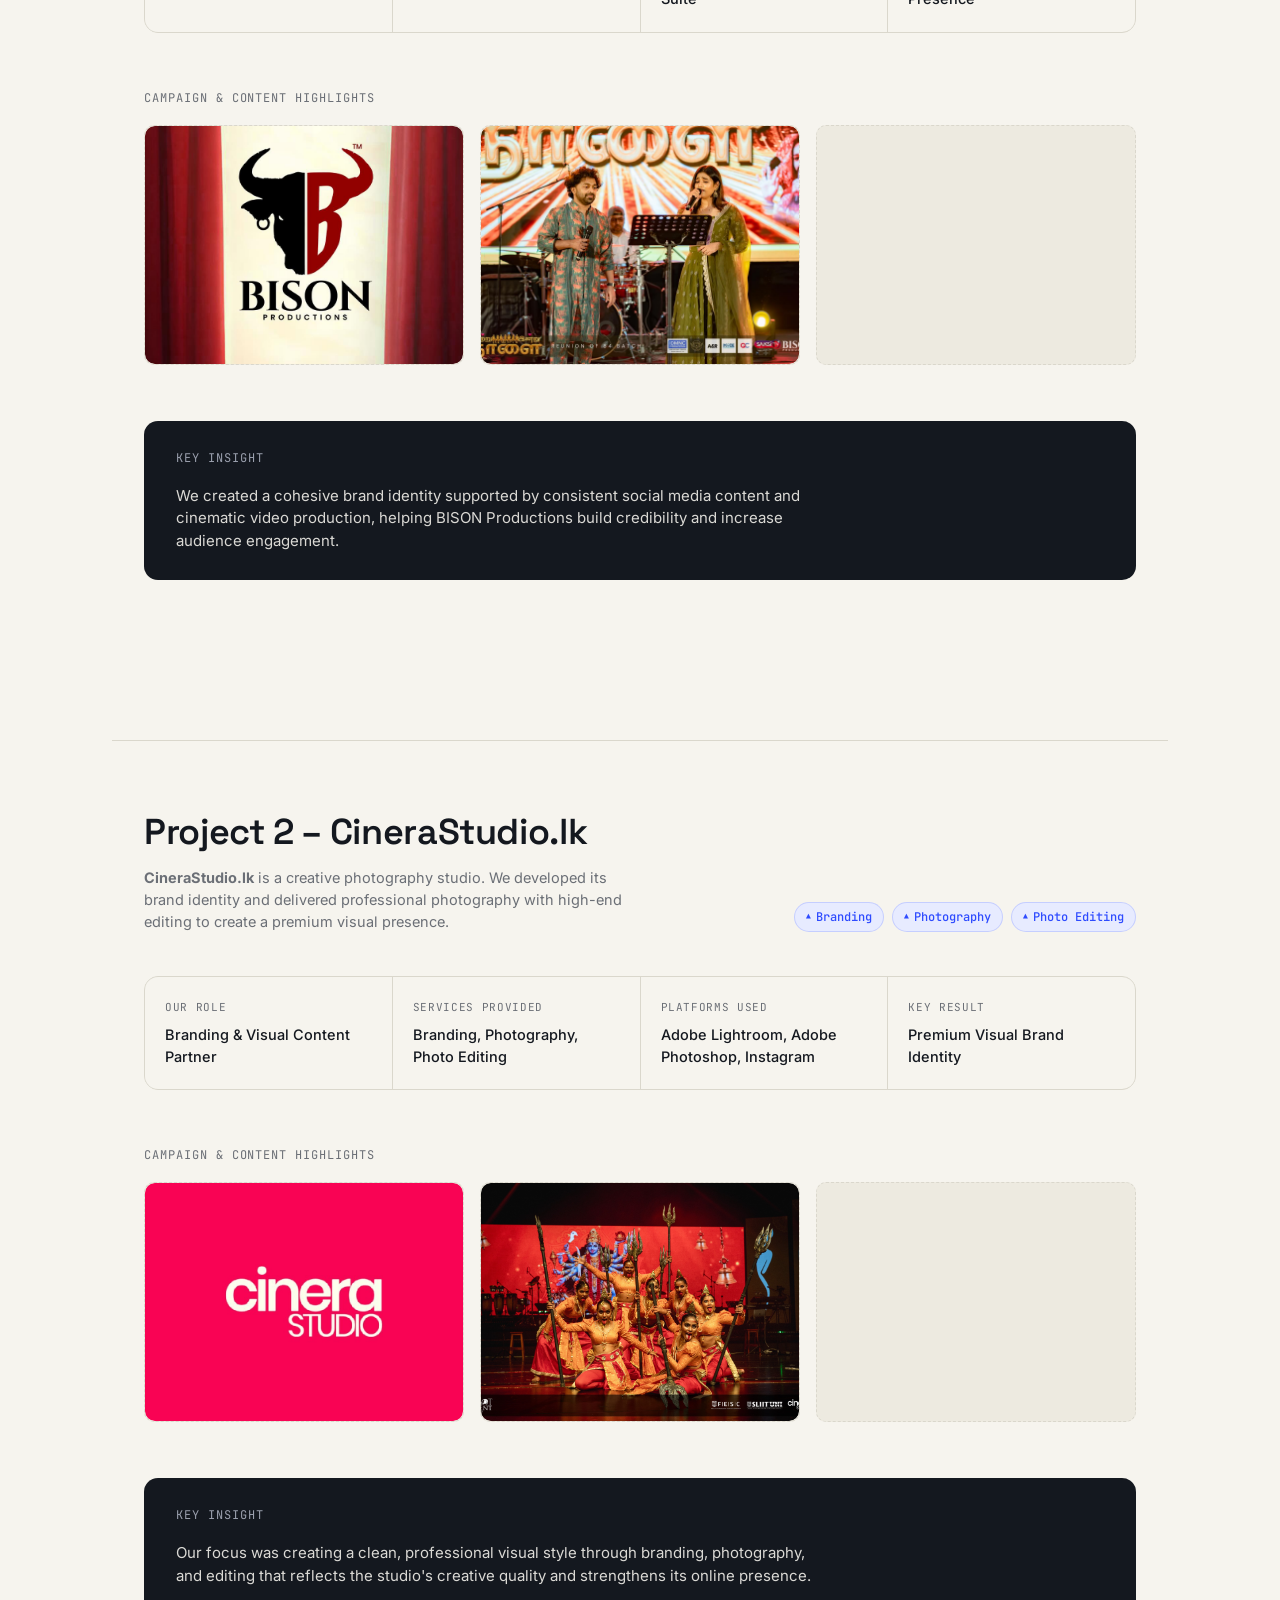
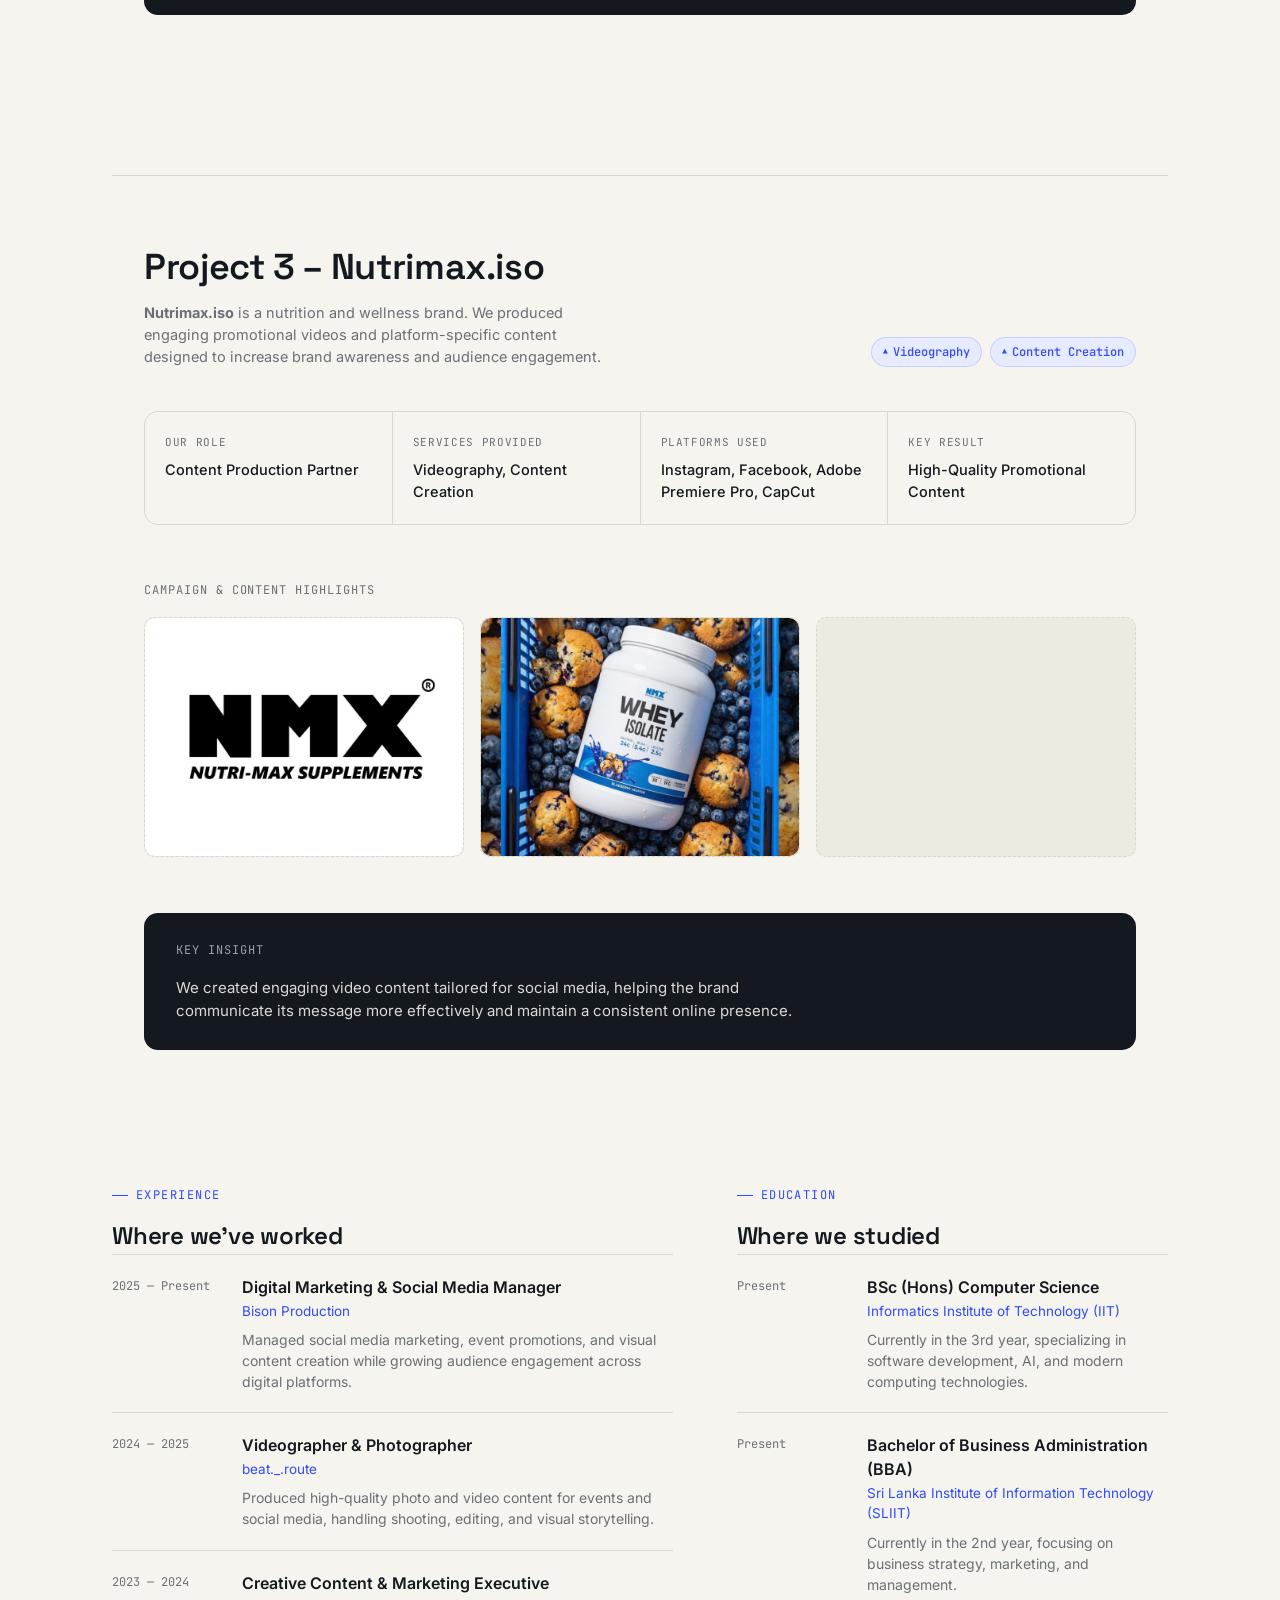
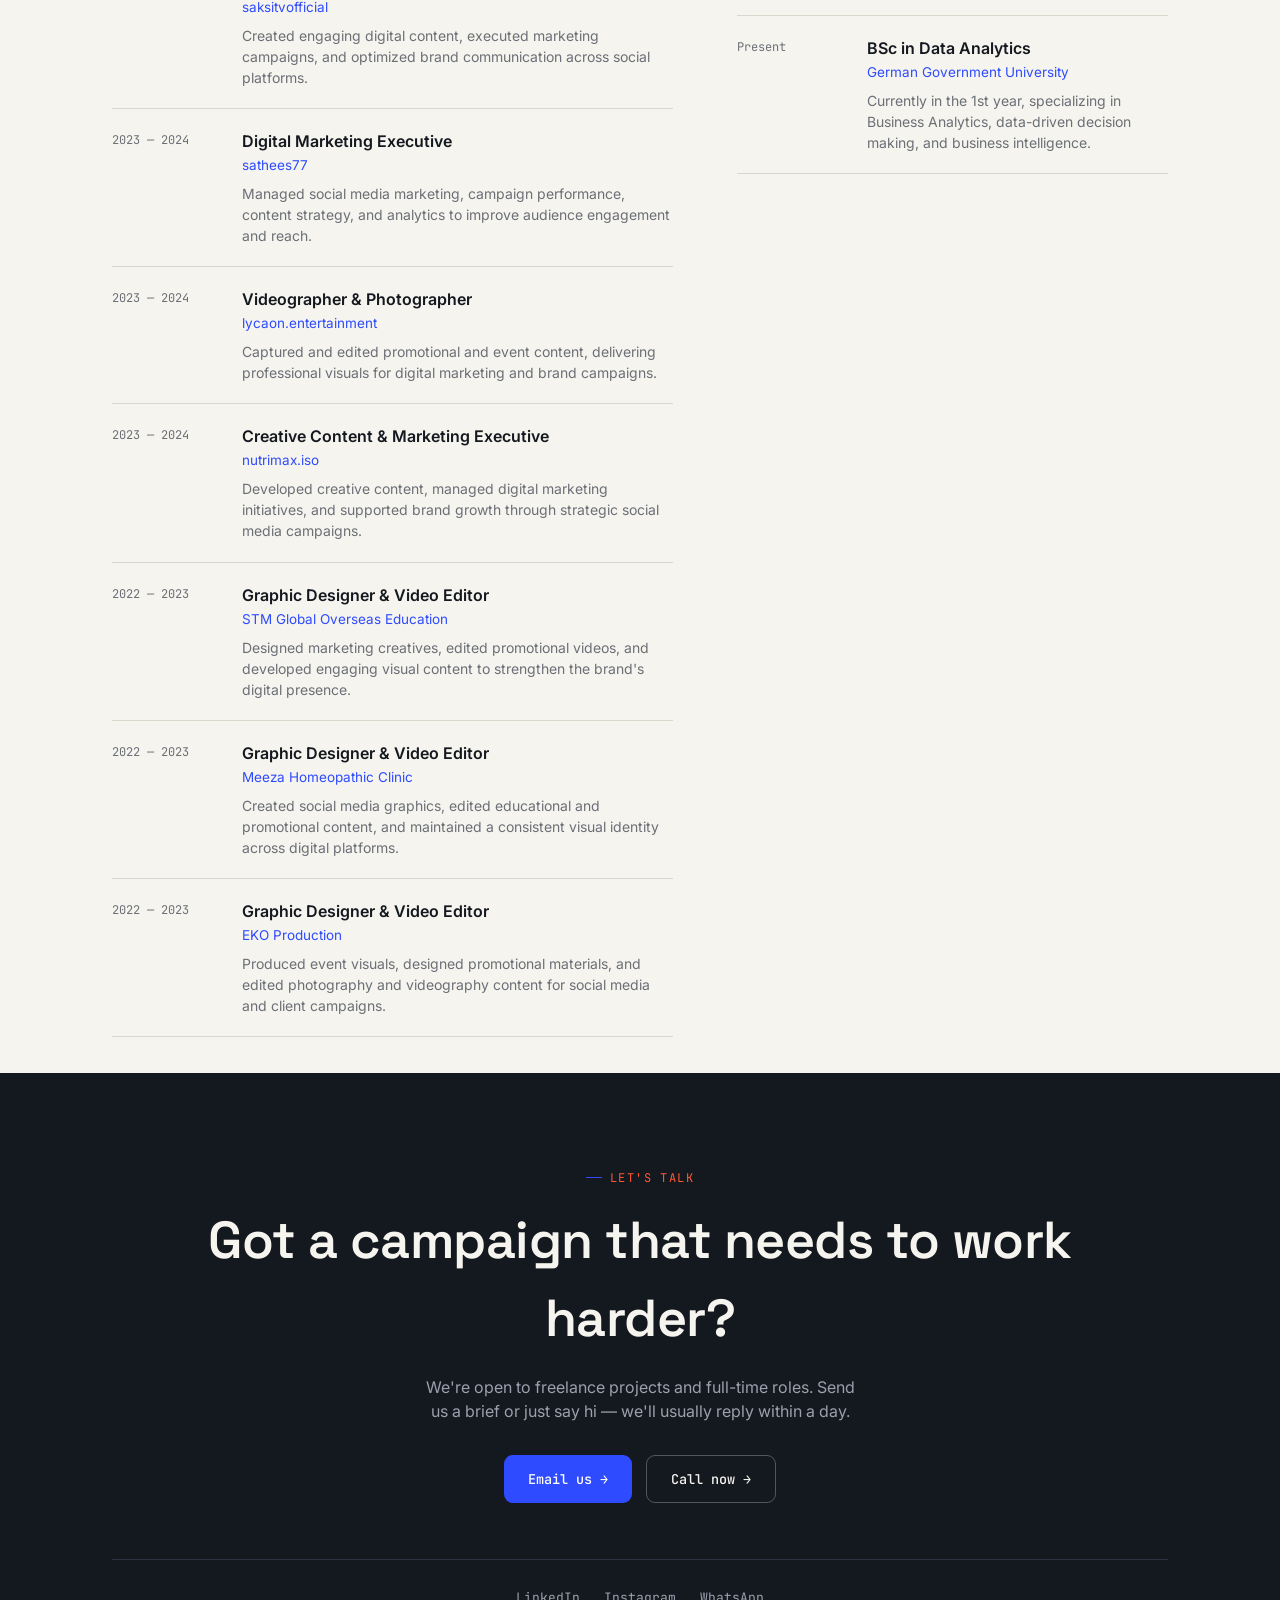
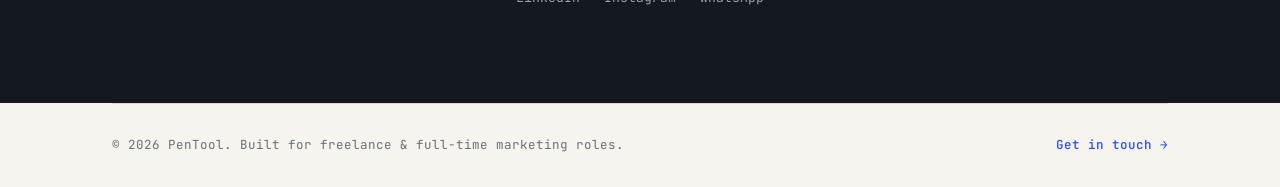
==== commit d95c2482: "Update website" ====
--- a/index.html
+++ b/index.html
@@ -32,7 +32,7 @@
   <div class="wrap hero-grid">
     <div class="eyebrow" style="color:var(--coral)">Digital Marketing Specialist · 3-4 yrs experience</div>
     <h1>Hi, We're PenTool.<br>Marketing built for <em>impact.</em></h1>
-    <p class="hero-sub">I plan, run and report on Meta &amp; Google Ads campaigns, and build the content and lead-gen systems around them — end to end, for brands that want proof, not promises.</p>
+    <p class="hero-sub">We plan, run and report on Meta &amp; Google Ads campaigns, and build the content and lead-gen systems around them — end to end, for brands that want proof, not promises.</p>
     <div class="hero-cta-row">
       <a href="#work" class="btn btn-primary">View case studies →</a>
       <a href="#contact" class="btn btn-outline">Hire us →</a>
@@ -174,7 +174,7 @@
           </div>
         </div>
         <div class="cs-overview">
-          <div class="cs-ov-item"><div class="k">My Role</div><div class="v">Creative &amp; Digital Marketing Partner</div></div>
+          <div class="cs-ov-item"><div class="k">Our Role</div><div class="v">Creative &amp; Digital Marketing Partner</div></div>
           <div class="cs-ov-item"><div class="k">Services Provided</div><div class="v">Branding, Social Media Marketing, Videography</div></div>
           <div class="cs-ov-item"><div class="k">Platforms Used</div><div class="v">Instagram, Facebook, Adobe Premiere Pro, Meta Business Suite</div></div>
           <div class="cs-ov-item"><div class="k">Key Result</div><div class="v">Professional Brand Identity &amp; Consistent Social Media Presence</div></div>
@@ -215,7 +215,7 @@
           </div>
         </div>
         <div class="cs-overview">
-          <div class="cs-ov-item"><div class="k">My Role</div><div class="v">Branding &amp; Visual Content Partner</div></div>
+          <div class="cs-ov-item"><div class="k">Our Role</div><div class="v">Branding &amp; Visual Content Partner</div></div>
           <div class="cs-ov-item"><div class="k">Services Provided</div><div class="v">Branding, Photography, Photo Editing</div></div>
           <div class="cs-ov-item"><div class="k">Platforms Used</div><div class="v">Adobe Lightroom, Adobe Photoshop, Instagram</div></div>
           <div class="cs-ov-item"><div class="k">Key Result</div><div class="v">Premium Visual Brand Identity</div></div>
@@ -255,7 +255,7 @@
           </div>
         </div>
         <div class="cs-overview">
-          <div class="cs-ov-item"><div class="k">My Role</div><div class="v">Content Production Partner</div></div>
+          <div class="cs-ov-item"><div class="k">Our Role</div><div class="v">Content Production Partner</div></div>
           <div class="cs-ov-item"><div class="k">Services Provided</div><div class="v">Videography, Content Creation</div></div>
           <div class="cs-ov-item"><div class="k">Platforms Used</div><div class="v">Instagram, Facebook, Adobe Premiere Pro, CapCut</div></div>
           <div class="cs-ov-item"><div class="k">Key Result</div><div class="v">High-Quality Promotional Content</div></div>
@@ -289,7 +289,7 @@
   <div class="wrap">
     <div>
       <div class="eyebrow">Experience</div>
-      <h2>Where I've worked</h2>
+      <h2>Where we've worked</h2>
       <div class="timeline-item">
         <div class="t-date">2025 — Present</div>
         <div>
@@ -365,7 +365,7 @@
     </div>
     <div>
       <div class="eyebrow">Education</div>
-      <h2>Where I studied</h2>
+      <h2>Where we studied</h2>
       <!-- Removed placeholder education entries as requested -->
       <div class="timeline-item">
         <div class="t-date">Present</div>
@@ -400,9 +400,9 @@
   <div class="wrap">
     <div class="eyebrow" style="justify-content:center; color:var(--coral);">Let's talk</div>
     <h2>Got a campaign that needs to work harder?</h2>
-    <p>I'm open to freelance projects and full-time roles. Send me a brief or just say hi — I'll usually reply within a day.</p>
+    <p>We're open to freelance projects and full-time roles. Send us a brief or just say hi — we'll usually reply within a day.</p>
     <div class="contact-cta">
-      <a href="mailto:hello@pentool.com" class="btn btn-primary">Email me →</a>
+      <a href="mailto:hello@pentool.com" class="btn btn-primary">Email us →</a>
       <a href="tel:+94703771851" class="btn btn-outline" aria-label="Call now">Call now →</a>
     </div>
     <div class="socials">
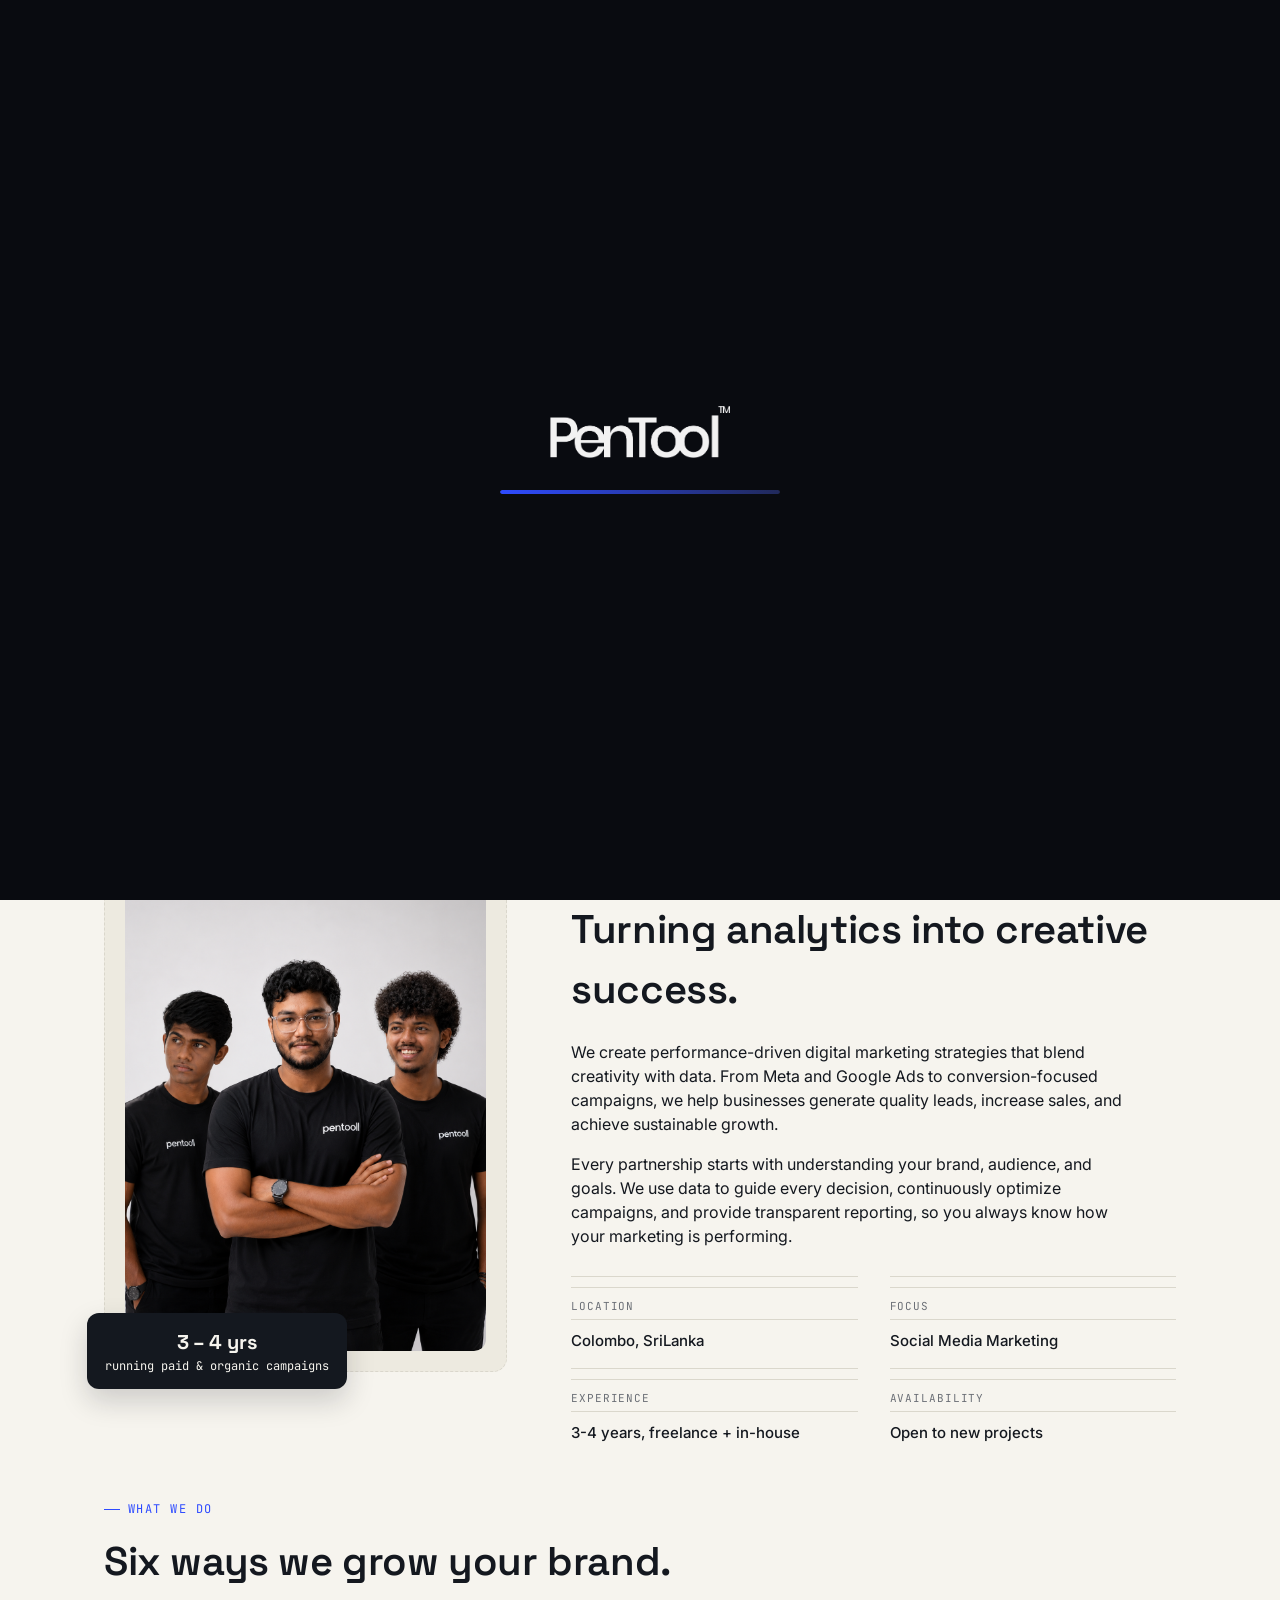
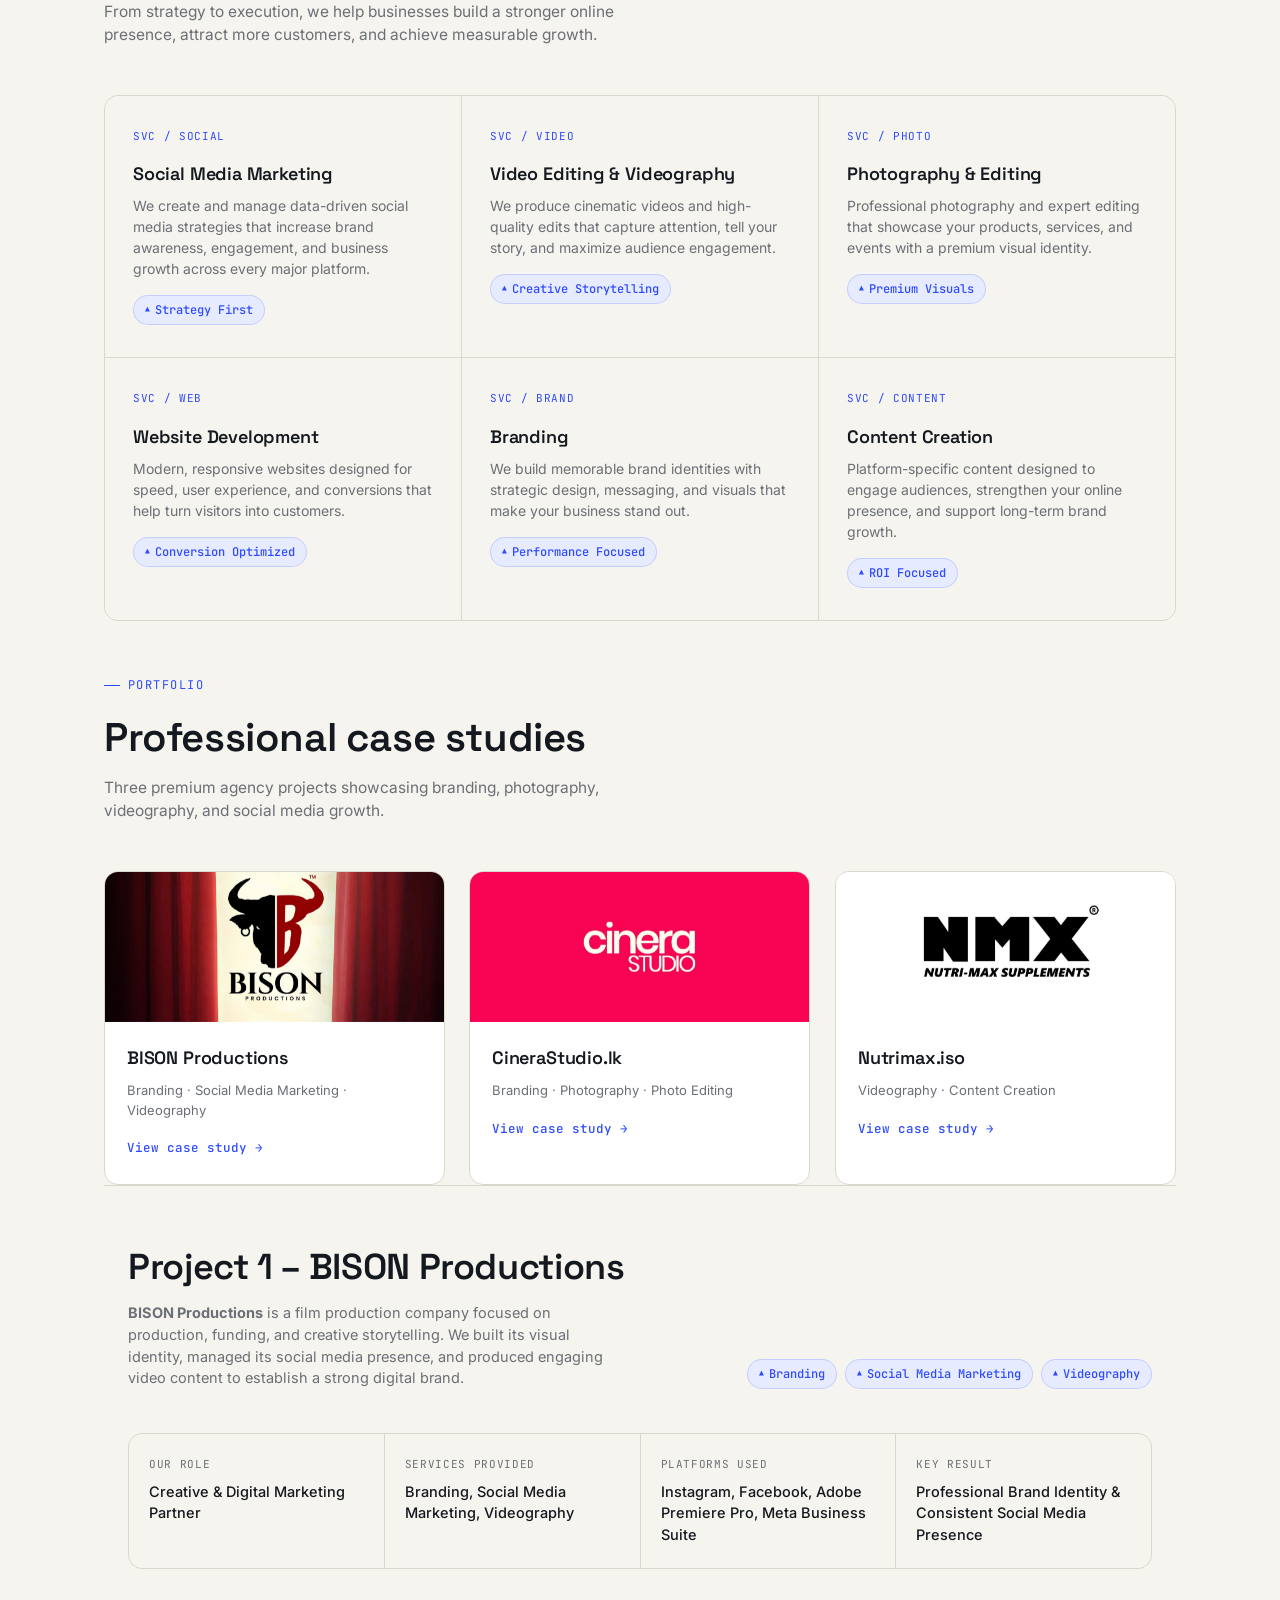
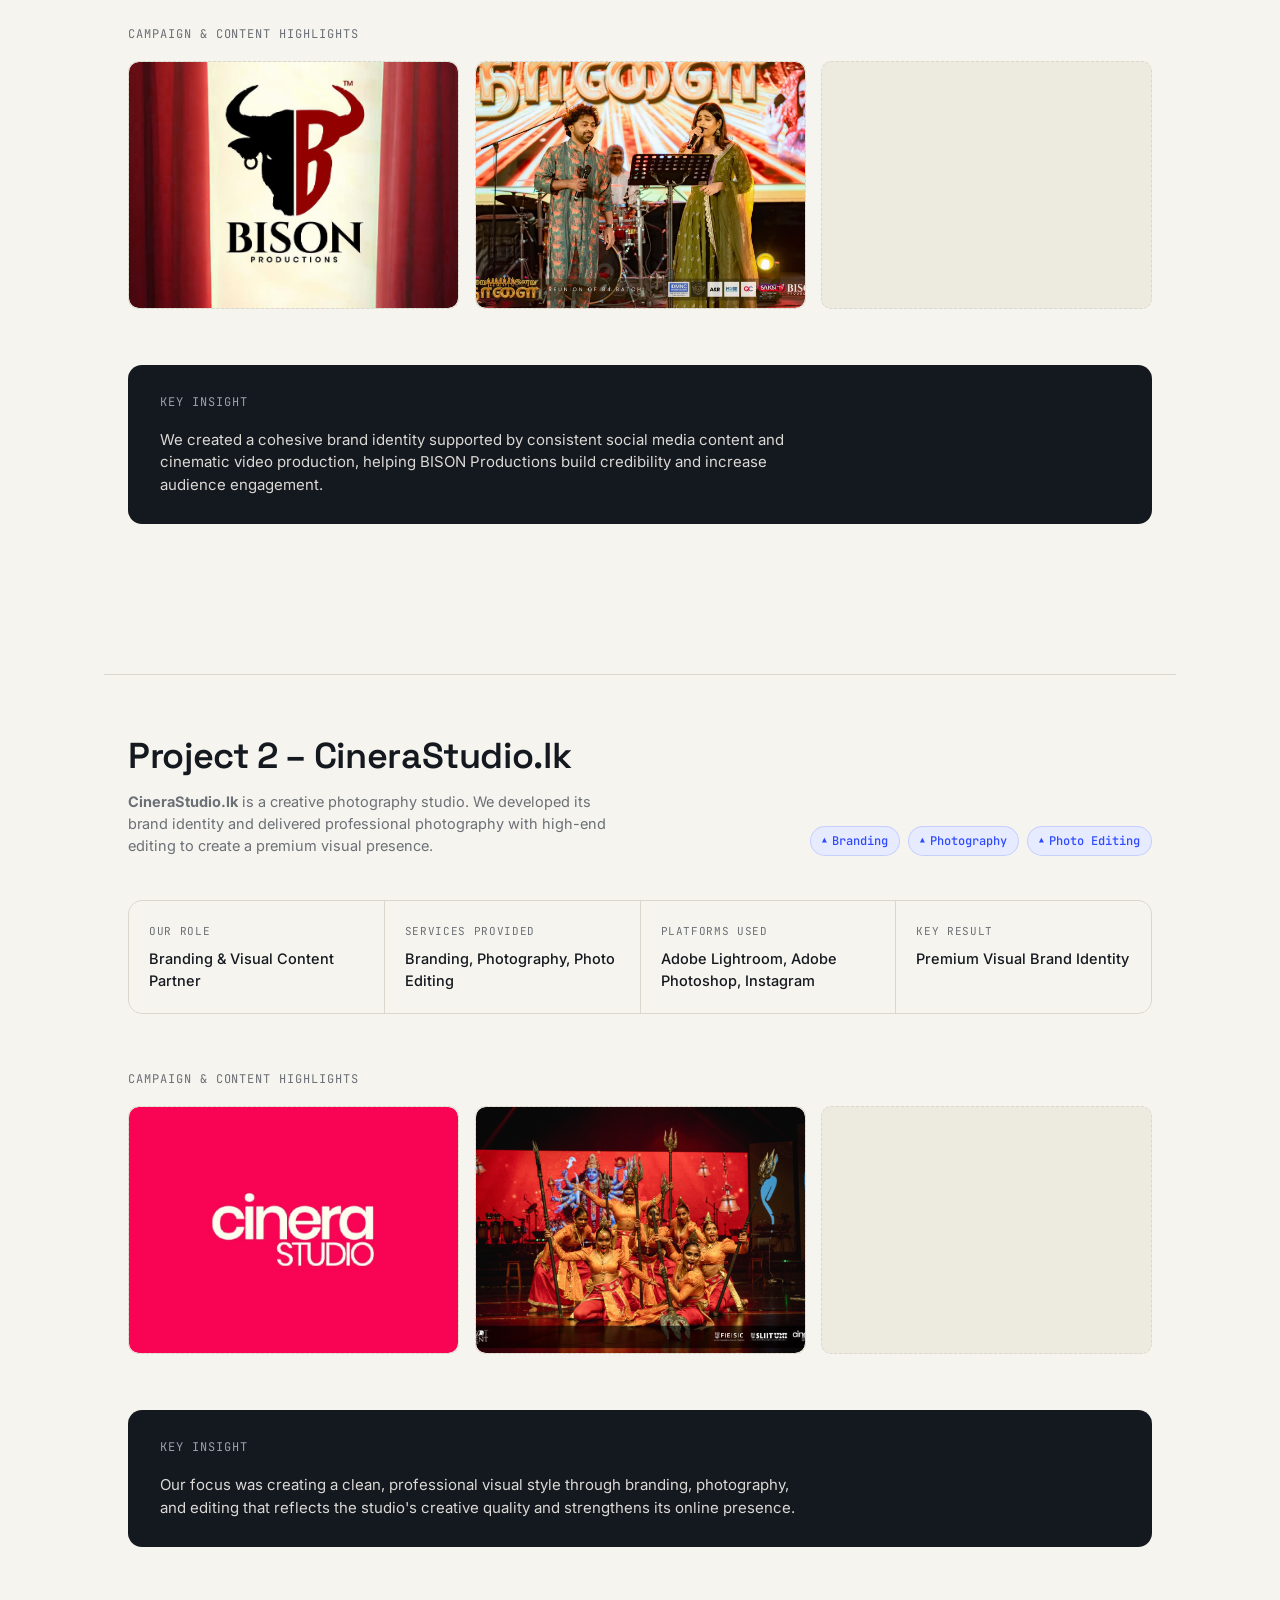
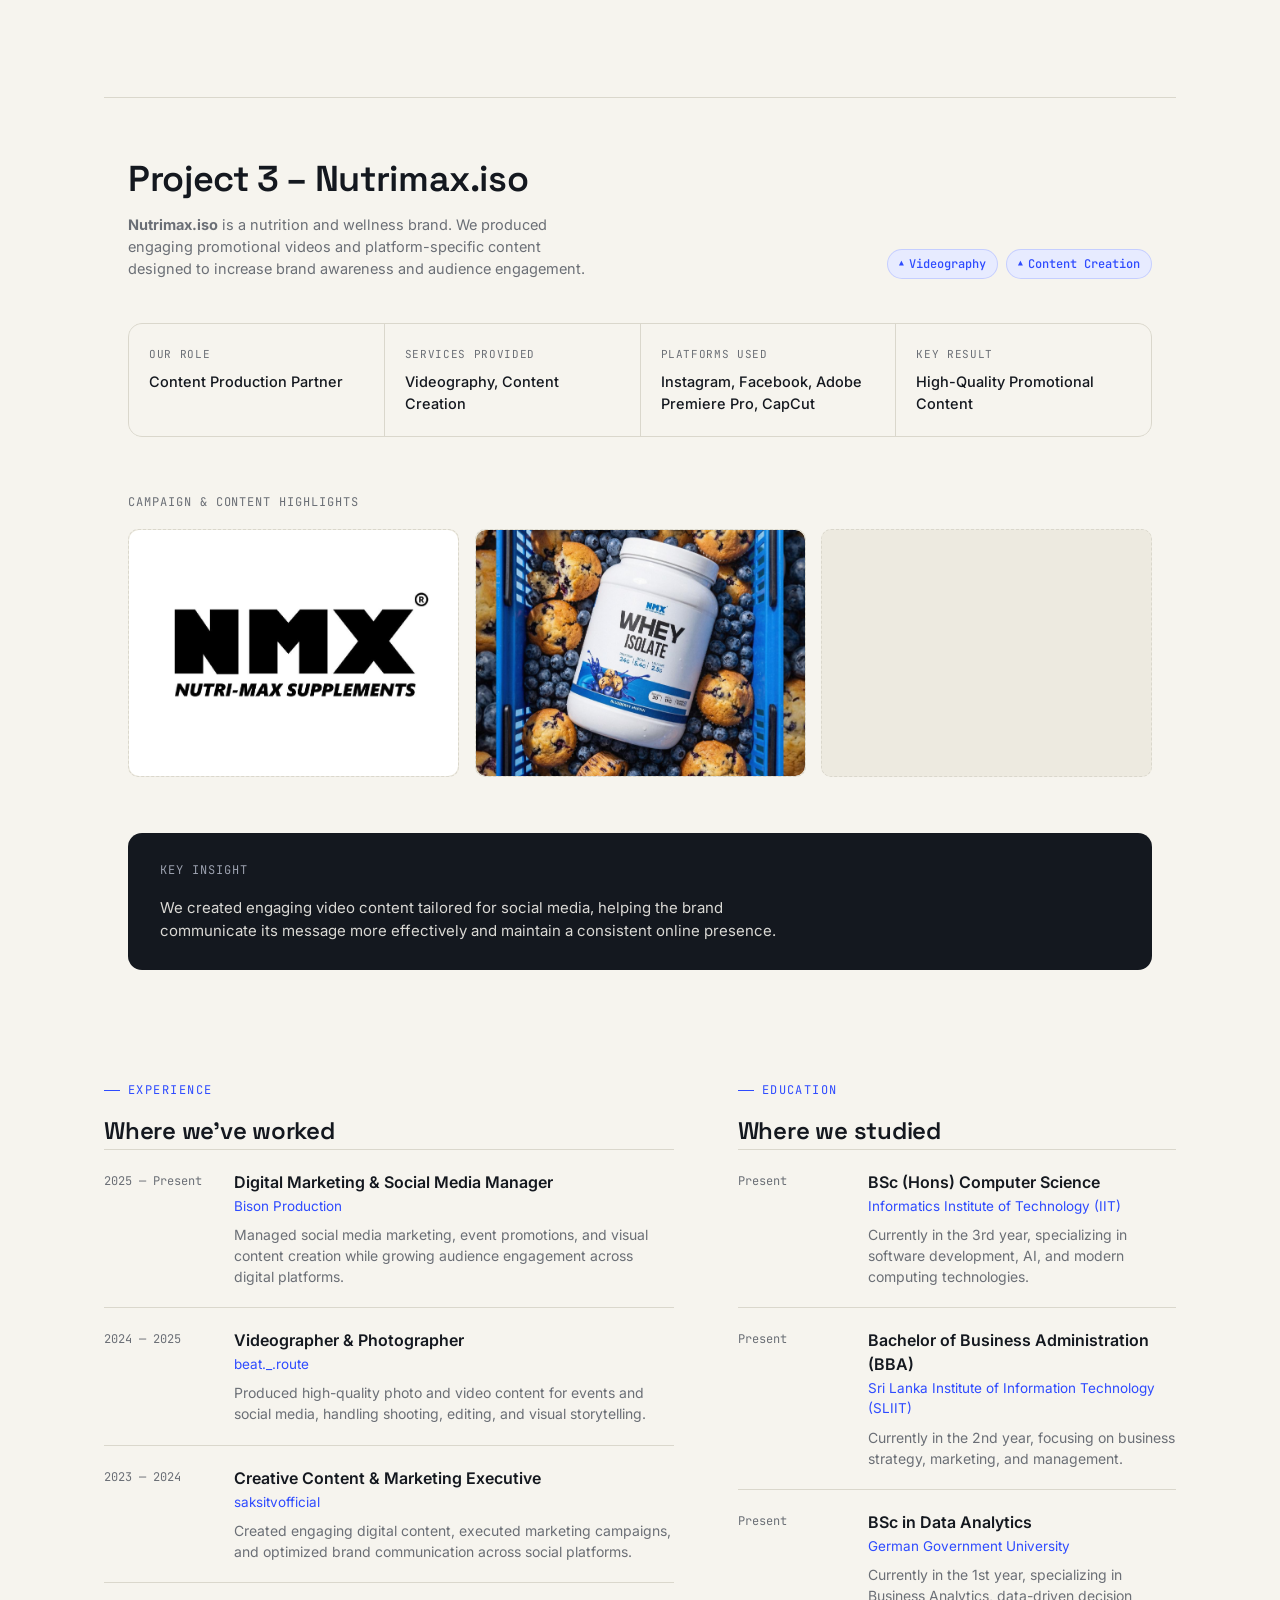
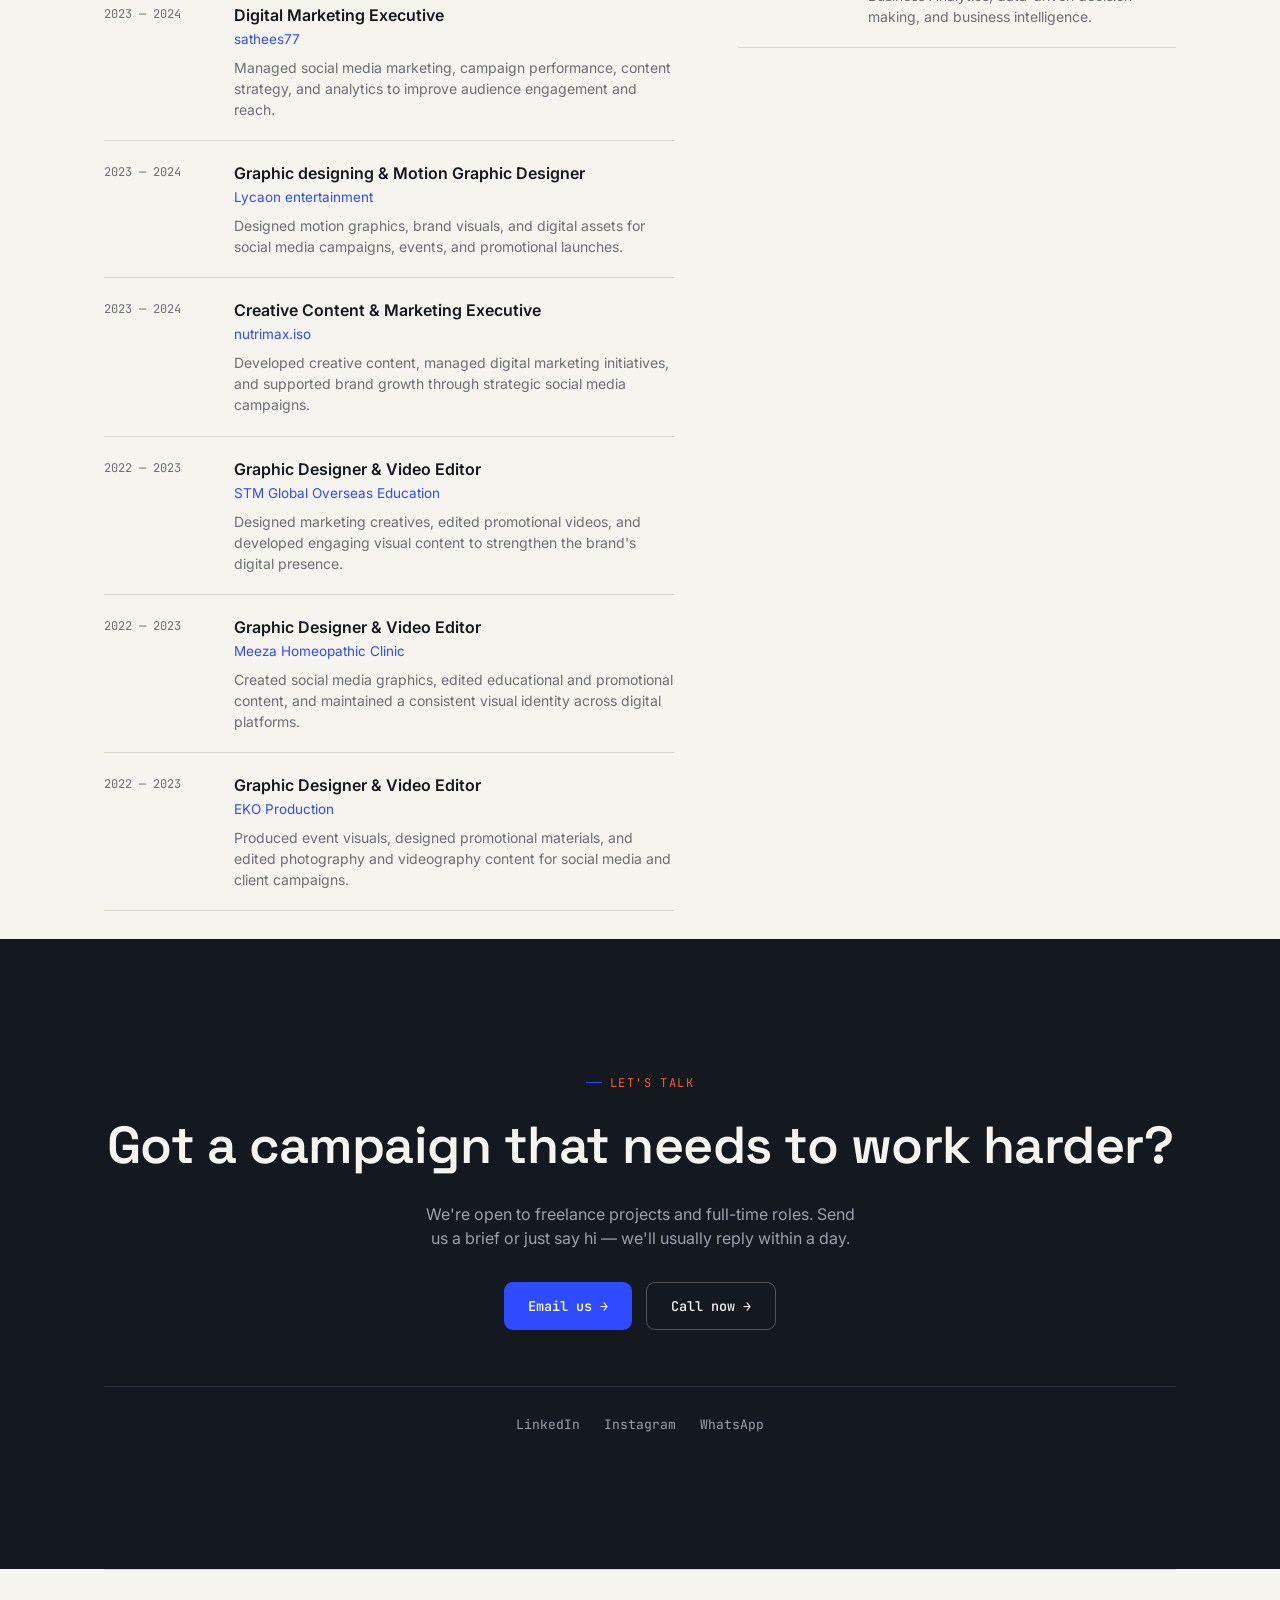
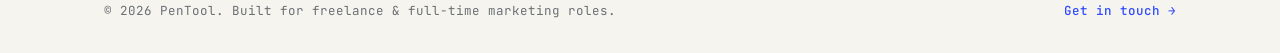
==== commit 22860963: "Update website" ====
--- a/index.html
+++ b/index.html
@@ -14,7 +14,14 @@
   <link rel="stylesheet" href="css/experience.css">
   <link rel="stylesheet" href="css/contact.css">
 </head>
-<body data-page="index">
+<body data-page="index" class="has-preloader">
+
+<div id="preloader" class="preloader" aria-hidden="true">
+  <div class="preloader__logo">
+    <img src="assets/logo-white.png" alt="PenTool" />
+  </div>
+  <div class="preloader__bar"><span></span></div>
+</div>
 
 <nav id="nav" class="on-dark">
   <div class="nav-logo"><img src="assets/logo-white.png" alt="PenTool"></div>
@@ -325,9 +332,9 @@
       <div class="timeline-item">
         <div class="t-date">2023 — 2024</div>
         <div>
-          <div class="t-role">Videographer & Photographer</div>
-          <div class="t-org">lycaon.entertainment</div>
-          <div class="t-desc">Captured and edited promotional and event content, delivering professional visuals for digital marketing and brand campaigns.</div>
+          <div class="t-role">Graphic designing & Motion Graphic Designer</div>
+          <div class="t-org">Lycaon entertainment</div>
+          <div class="t-desc">Designed motion graphics, brand visuals, and digital assets for social media campaigns, events, and promotional launches.</div>
         </div>
       </div>
       <div class="timeline-item">
--- a/css/global.css
+++ b/css/global.css
@@ -35,11 +35,15 @@
 img{ max-width:100%; display:block; }
 a{ color:inherit; text-decoration:none; }
 ul{ list-style:none; }
-section{ padding:64px 0; }
+section{ padding:54px 0; }
 
 /* Utility: tighter section spacing for compact layouts */
-.section--compact{ padding:36px 0; }
-.wrap{ max-width:1120px; margin:0 auto; padding:0 32px; }
+.section--compact{ padding:28px 0; }
+.wrap{ max-width:1120px; margin:0 auto; padding:0 24px; }
+
+@media(max-width:960px){
+  .wrap{ padding:0 20px; }
+}
 h1,h2,h3,h4{ font-family:var(--disp); font-weight:600; letter-spacing:-0.01em; }
 
 .eyebrow{
@@ -151,24 +155,69 @@
   .reveal { transition: none !important; transform: none !important; opacity: 1 !important; }
 }
 
-/* Mobile responsive overrides */
+/* Global preloader and premium transitions */
+#preloader{
+  position:fixed; inset:0; background:#090b10; display:flex; flex-direction:column;
+  justify-content:center; align-items:center; z-index:2500; opacity:1; visibility:visible;
+  transition:opacity .45s ease, visibility .45s ease;
+}
+#preloader.hidden{ opacity:0; visibility:hidden; }
+.preloader__logo{
+  display:flex; align-items:center; justify-content:center;
+  margin-bottom:32px; opacity:.95;
+}
+.preloader__logo img{
+  width:180px; max-width:70vw; height:auto; display:block;
+}
+.preloader__bar{ width:280px; height:4px; background:rgba(255,255,255,.08); border-radius:999px; overflow:hidden; }
+.preloader__bar span{ display:block; width:0; height:100%; background:linear-gradient(90deg,var(--signal),rgba(46,75,255,0.25)); border-radius:999px; animation:preloader-fill 6s ease forwards; }
+@keyframes preloader-fill{ from{ width:0; } to{ width:100%; } }
+.has-preloader .nav-logo{ opacity:0; }
+#hero{ background:linear-gradient(180deg, #11151D 0%, #0B0E14 58%, #090B10 100%); color:var(--paper); padding:140px 0 0 0; overflow:hidden; position:relative; }
+
+#hero{ background:linear-gradient(180deg, #11151D 0%, #0B0E14 58%, #090B10 100%); color:var(--paper); padding:140px 0 0 0; overflow:hidden; position:relative; }
+#hero::before{ content:''; position:absolute; inset:0; background:radial-gradient(circle at 20% 20%, rgba(46,75,255,0.16), transparent 24%), radial-gradient(circle at 85% 18%, rgba(255,90,54,0.14), transparent 22%); pointer-events:none; opacity:.85; }
+#hero .hero-grid{ position:relative; z-index:2; padding-bottom:64px; }
+#hero h1{ font-size:clamp(42px,7vw,82px); line-height:1.02; margin-bottom:20px; opacity:0; transform:translateY(28px); transition:opacity .8s ease,var(--hero-transform) .8s ease; }
+#hero h1 em{ font-style:normal; color:var(--signal); }
+.hero-sub{ font-size:19px; color:rgba(246,244,238,0.75); max-width:600px; margin-bottom:36px; opacity:0; transform:translateY(22px); transition:opacity .8s ease .12s, transform .8s ease .12s; }
+.hero-cta-row{ display:flex; gap:14px; flex-wrap:wrap; margin-bottom:64px; opacity:0; transform:translateY(20px); transition:opacity .8s ease .24s, transform .8s ease .24s; }
+#hero .btn-outline{ border-color:rgba(246,244,238,0.28); color:var(--paper); }
+#hero .btn-outline:hover{ border-color:var(--paper); }
+#hero.hero-ready h1,
+#hero.hero-ready .hero-sub,
+#hero.hero-ready .hero-cta-row{ opacity:1; transform:translateY(0); }
+
+.hero-float{ position:absolute; width:120px; height:120px; border-radius:50%; background:rgba(46,75,255,0.12);
+  top:12%; right:12%; pointer-events:none; filter:blur(18px); animation:float-slow 9s ease-in-out infinite; }
+.hero-float:nth-child(2){ width:180px; height:180px; background:rgba(255,90,54,0.12); top:45%; left:4%; animation-delay:1.2s; }
+@keyframes float-slow{ 0%,100%{ transform:translateY(0); } 50%{ transform:translateY(-14px); } }
+
 @media (max-width: 800px) {
-  html { font-size: 15px; }
-  nav { padding: 12px 18px; }
-  .wrap { padding: 0 18px; }
-  section { padding: 28px 0; }
-  .section--compact { padding: 20px 0; }
-  h1 { font-size: clamp(20px, 6.5vw, 28px); }
-  .section-title { font-size: clamp(20px, 5.4vw, 28px); }
-  .section-sub { font-size: 14px; }
-  .hero-sub { font-size: 15px; }
-  .kpi-row { display:flex; gap:12px; flex-wrap:wrap; }
-  .kpi{ min-width:45%; }
-  .kpi .num{ font-size:20px; }
-  .work-grid{ grid-template-columns:1fr; }
-  .svc-grid{ grid-template-columns:1fr; }
-  .cs-media-grid{ grid-template-columns:1fr 1fr; gap:12px; }
-  .work-cover{ height:120px; }
-  .cs-insight{ margin-bottom:40px; }
-  .nav-links{ gap:16px; font-size:13px; }
-}
+  html { font-size: 14.5px; }
+  body{ background:var(--paper); }
+  nav { padding: 12px 16px; }
+  .wrap { padding: 0 16px; }
+  section { padding: 24px 0; }
+  .section--compact { padding: 18px 0; }
+  h1 { font-size: clamp(22px, 7vw, 30px); }
+  .section-title { font-size: clamp(22px, 6vw, 30px); }
+  .section-sub { font-size: 14px; max-width:100%; }
+  .hero-sub { font-size: 15px; max-width:100%; }
+  .hero-grid{ gap:24px; }
+  #hero{ padding-top: 90px; }
+  .hero-cta-row{ justify-content:flex-start; }
+  .kpi-row { display:grid; grid-template-columns:1fr 1fr; gap:8px; }
+  .kpi{ min-width:0; padding:20px 16px; }
+  .kpi .num{ font-size:18px; }
+  .work-grid{ grid-template-columns:1fr; gap:18px; }
+  .svc-grid{ grid-template-columns:1fr; gap:18px; }
+  .cs-media-grid{ grid-template-columns:1fr; gap:14px; }
+  .work-cover{ height:180px; }
+  .work-body{ padding:18px; }
+  .cs-overview{ grid-template-columns:1fr; }
+  .cs-ov-item{ padding:18px 16px; }
+  .cs-head{ margin-bottom:28px; }
+  .cs-insight{ margin-bottom:32px; padding:22px 22px; }
+  .nav-links{ gap:14px; font-size:13px; }
+}
--- a/css/home.css
+++ b/css/home.css
@@ -3,14 +3,27 @@
    ============================================ */
 
 #hero{
-  background:var(--ink); color:var(--paper);
-  padding:170px 0 0 0; overflow:hidden;
+  background:linear-gradient(180deg, #11151D 0%, #0B0E14 58%, #090B10 100%);
+  color:var(--paper);
+  padding:140px 0 0 0; overflow:hidden; position:relative;
 }
-.hero-grid{ padding-bottom:64px; }
-#hero h1{ font-size:clamp(40px,6.4vw,74px); line-height:1.02; margin-bottom:20px; }
+#hero::before{
+  content:'';
+  position:absolute; inset:0;
+  background:radial-gradient(circle at 20% 20%, rgba(46,75,255,0.16), transparent 24%),
+              radial-gradient(circle at 85% 18%, rgba(255,90,54,0.14), transparent 22%);
+  pointer-events:none;
+  opacity:.85;
+}
+#hero.hidden{opacity:0;}
+.hero-grid{ padding-bottom:64px; position:relative; z-index:2; }
+#hero h1{ font-size:clamp(42px,7vw,82px); line-height:1.02; margin-bottom:20px; opacity:0; transform:translateY(30px); transition:opacity .8s ease, transform .8s ease; }
 #hero h1 em{ font-style:normal; color:var(--signal); }
-.hero-sub{ font-size:18px; color:var(--muted-light); max-width:520px; margin-bottom:36px; }
-.hero-cta-row{ display:flex; gap:14px; flex-wrap:wrap; margin-bottom:64px; }
+.hero-sub{ font-size:18px; color:var(--muted-light); max-width:520px; margin-bottom:36px; opacity:0; transform:translateY(28px); transition:opacity .8s ease .12s, transform .8s ease .12s; }
+.hero-cta-row{ display:flex; gap:14px; flex-wrap:wrap; margin-bottom:64px; opacity:0; transform:translateY(24px); transition:opacity .8s ease .24s, transform .8s ease .24s; }
+#hero.hero-ready h1,
+#hero.hero-ready .hero-sub,
+#hero.hero-ready .hero-cta-row{ opacity:1; transform:translateY(0); }
 #hero .btn-outline{ border-color:rgba(246,244,238,0.28); color:var(--paper); }
 #hero .btn-outline:hover{ border-color:var(--paper); }
 
@@ -50,4 +63,9 @@
 .quick-facts div{ border-top:1px solid var(--line); padding-top:10px; }
 .quick-facts .k{ font-family:var(--mono); font-size:11px; text-transform:uppercase; letter-spacing:0.08em; color:var(--muted); }
 .quick-facts .v{ font-size:15px; font-weight:500; margin-top:4px; }
-@media(max-width:800px){ #about .wrap{ grid-template-columns:1fr; } .about-photo{ max-width:280px; } }
+@media(max-width:800px){
+  #about .wrap{ grid-template-columns:1fr; gap:32px; }
+  .about-photo{ max-width:100%; margin:0 auto; }
+  .about-text p{ max-width:100%; }
+  .quick-facts{ grid-template-columns:1fr; gap:14px; }
+}
--- a/css/services.css
+++ b/css/services.css
@@ -11,7 +11,10 @@
 .svc-tag{ font-family:var(--mono); font-size:11px; color:var(--signal); letter-spacing:0.06em; margin-bottom:16px; display:block; }
 .svc-card h3{ font-size:18px; margin-bottom:8px; }
 .svc-card p{ font-size:14px; color:var(--muted); margin-bottom:16px; }
-@media(max-width:800px){ .svc-grid{ grid-template-columns:1fr; } }
+@media(max-width:800px){
+  .svc-grid{ grid-template-columns:1fr; gap:18px; }
+  .svc-card{ padding:24px 20px; }
+}
 
 .trust-badges{
   display:grid;
--- a/css/work.css
+++ b/css/work.css
@@ -14,7 +14,19 @@
 .work-body h3{ font-size:18px; margin:0 0 10px; }
 .work-body .wsub{ font-size:13px; color:var(--muted); margin-bottom:14px; }
 .work-link{ font-family:var(--mono); font-size:12.5px; color:var(--signal); font-weight:500; }
-@media(max-width:800px){ .work-grid{ grid-template-columns:1fr; } }
+@media(max-width:800px){
+  .work-grid{ grid-template-columns:1fr; gap:18px; }
+  .work-cover{ height:180px; }
+  .work-body{ padding:18px; }
+  .work-body h3{ font-size:20px; }
+  .cs-media-grid{ grid-template-columns:1fr; }
+  .cs-media{ aspect-ratio:16/10; }
+  .cs-head{ margin-bottom:28px; }
+  .cs-overview{ grid-template-columns:1fr; }
+  .cs-ov-item{ padding:18px 16px; }
+  .cs-sub-h{ margin-bottom:14px; }
+  .cs-insight{ margin-bottom:32px; padding:22px; }
+}
 
 .case-study{ border-top:1px solid var(--line); }
 .cs-head{ display:flex; justify-content:space-between; align-items:flex-end; flex-wrap:wrap; gap:20px; margin-bottom:44px; }
--- a/css/experience.css
+++ b/css/experience.css
@@ -14,7 +14,14 @@
 .t-org{ font-size:13.5px; color:var(--signal); margin-bottom:8px; }
 .t-desc{ font-size:14px; color:var(--muted); }
 #exped h2{ font-size:24px; margin-bottom:24px; }
-@media(max-width:800px){ #exped .wrap, #experience .wrap{ grid-template-columns:1fr; gap:48px; } }
+@media(max-width:800px){
+  #exped .wrap, #experience .wrap{ grid-template-columns:1fr; gap:32px; }
+  #experience .wrap{ gap:32px; }
+  .timeline-item{ padding:16px 0; grid-template-columns:1fr; gap:12px; }
+  .timeline-item:last-child{ border-bottom:none; }
+  .t-date{ padding-top:0; }
+  .cert-item{ padding:14px 0; }
+}
 
 #tools{ background:var(--paper-dim); }
 .tool-badges{ display:flex; flex-wrap:wrap; gap:12px; }
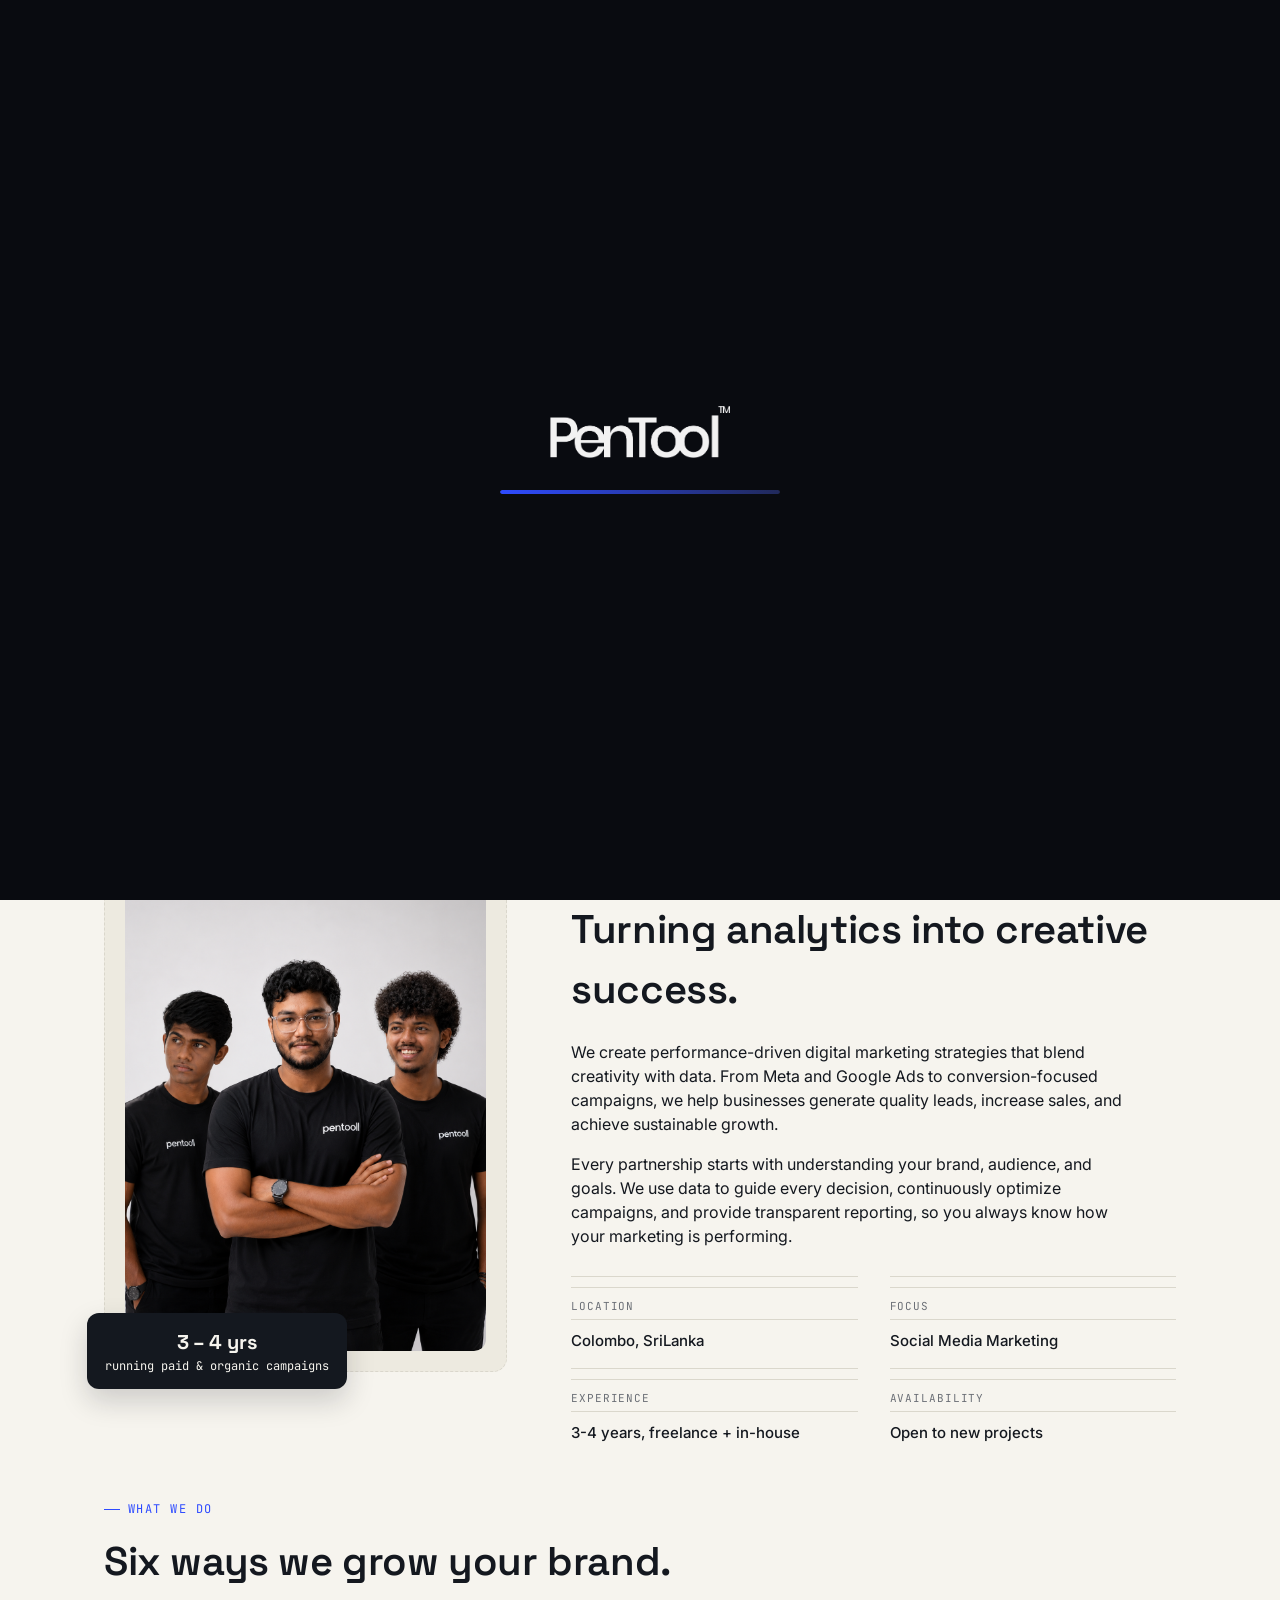
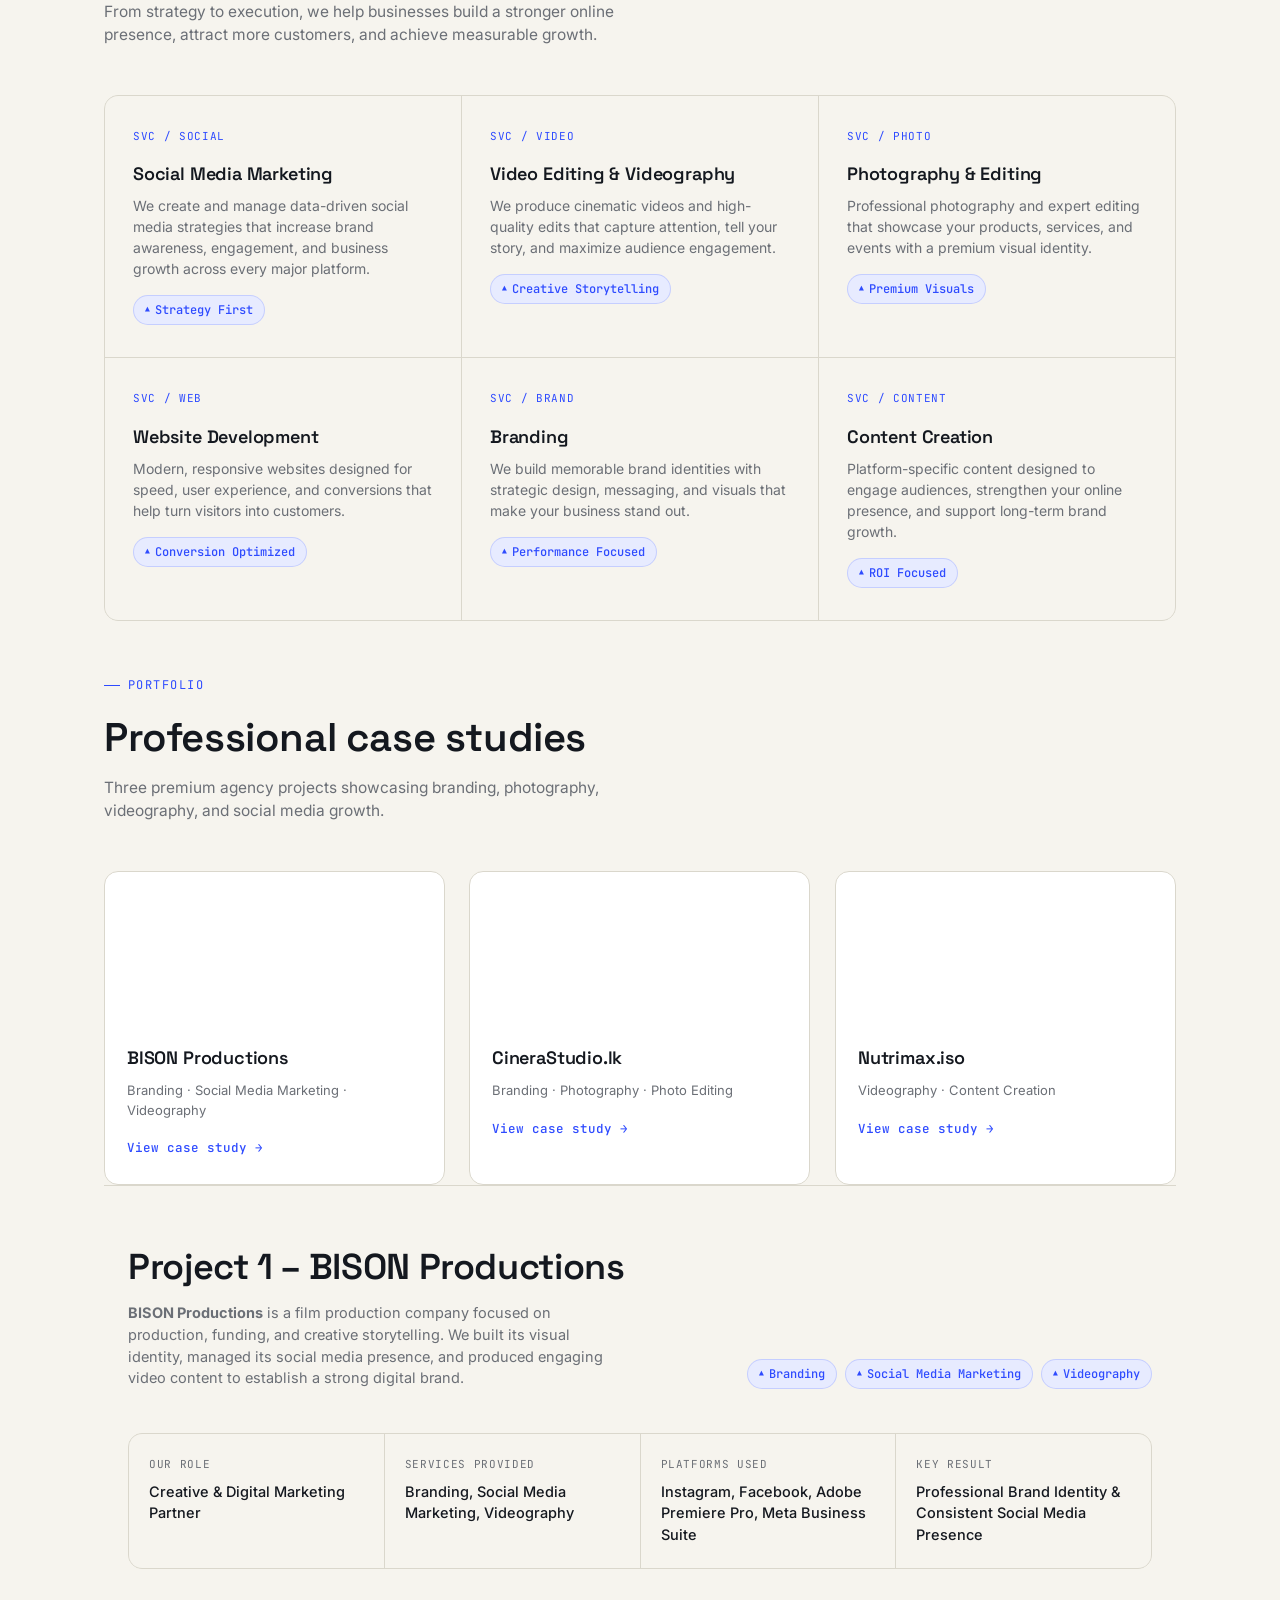
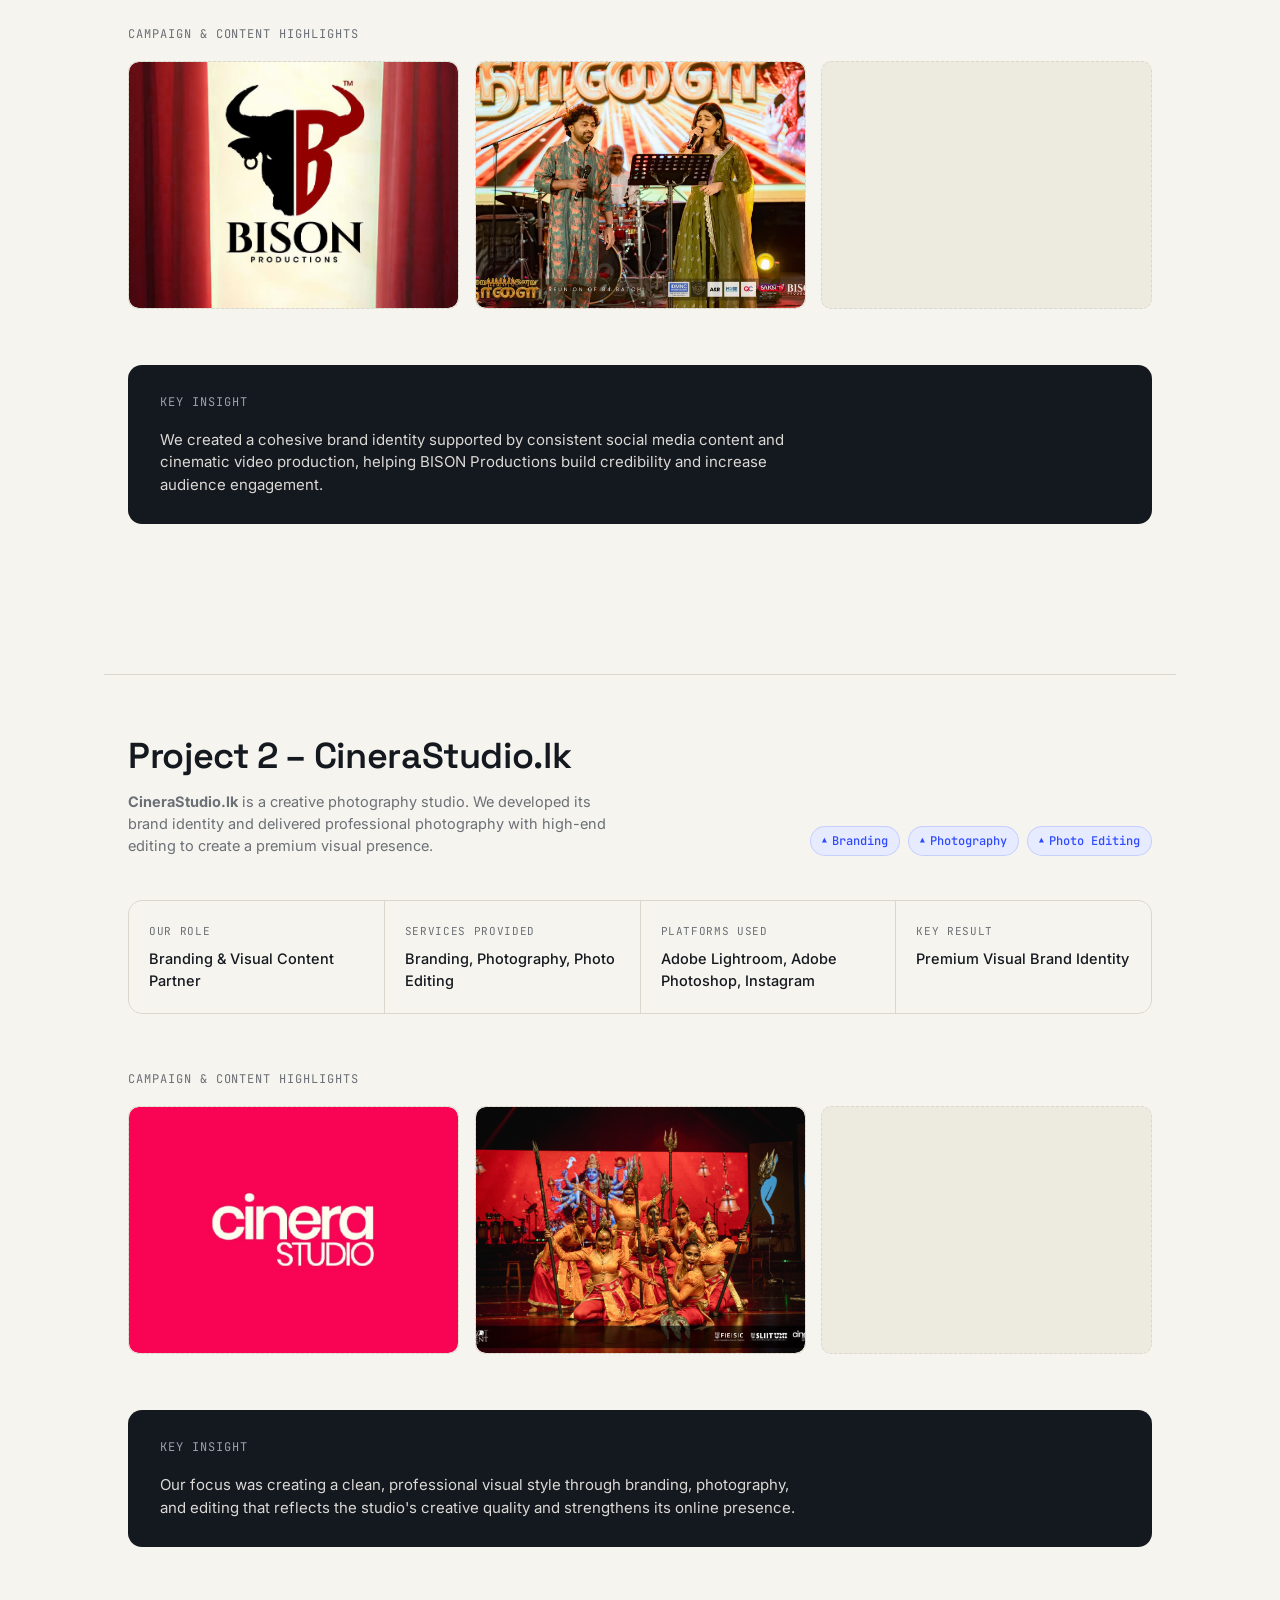
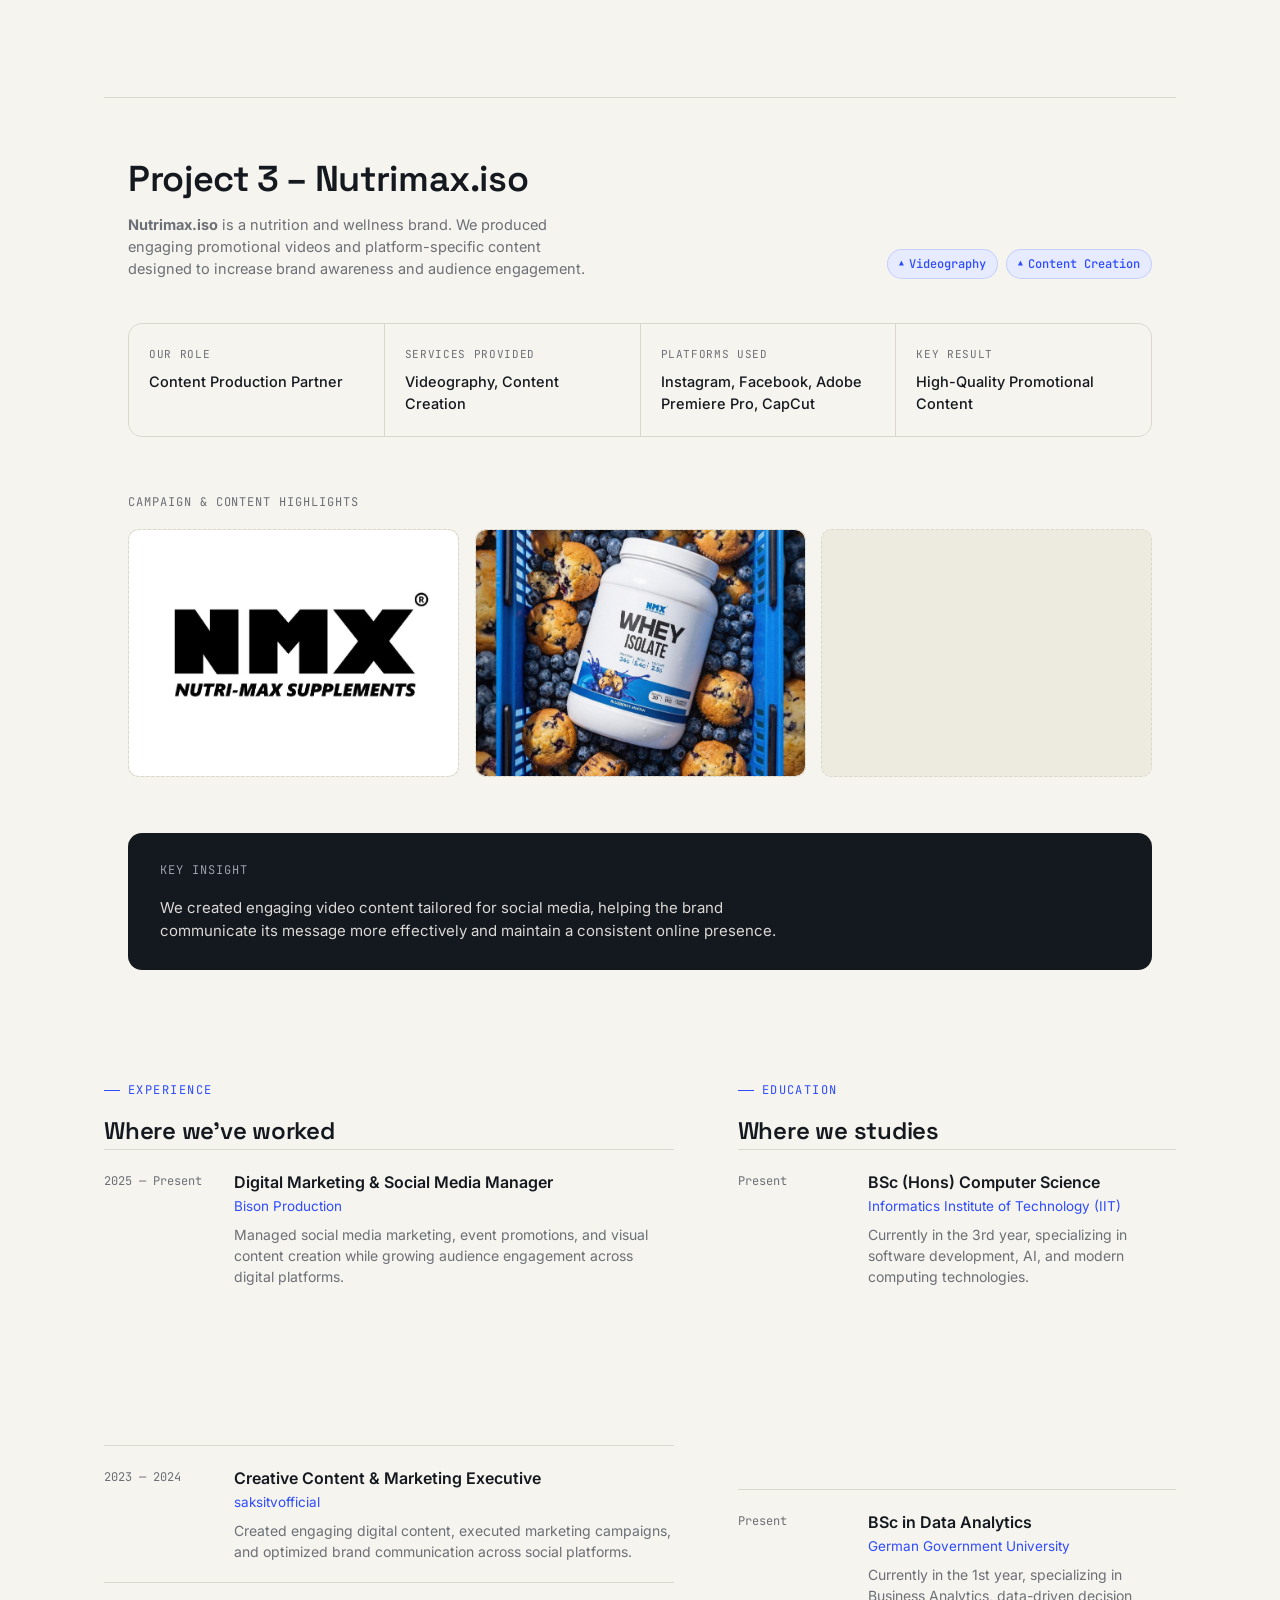
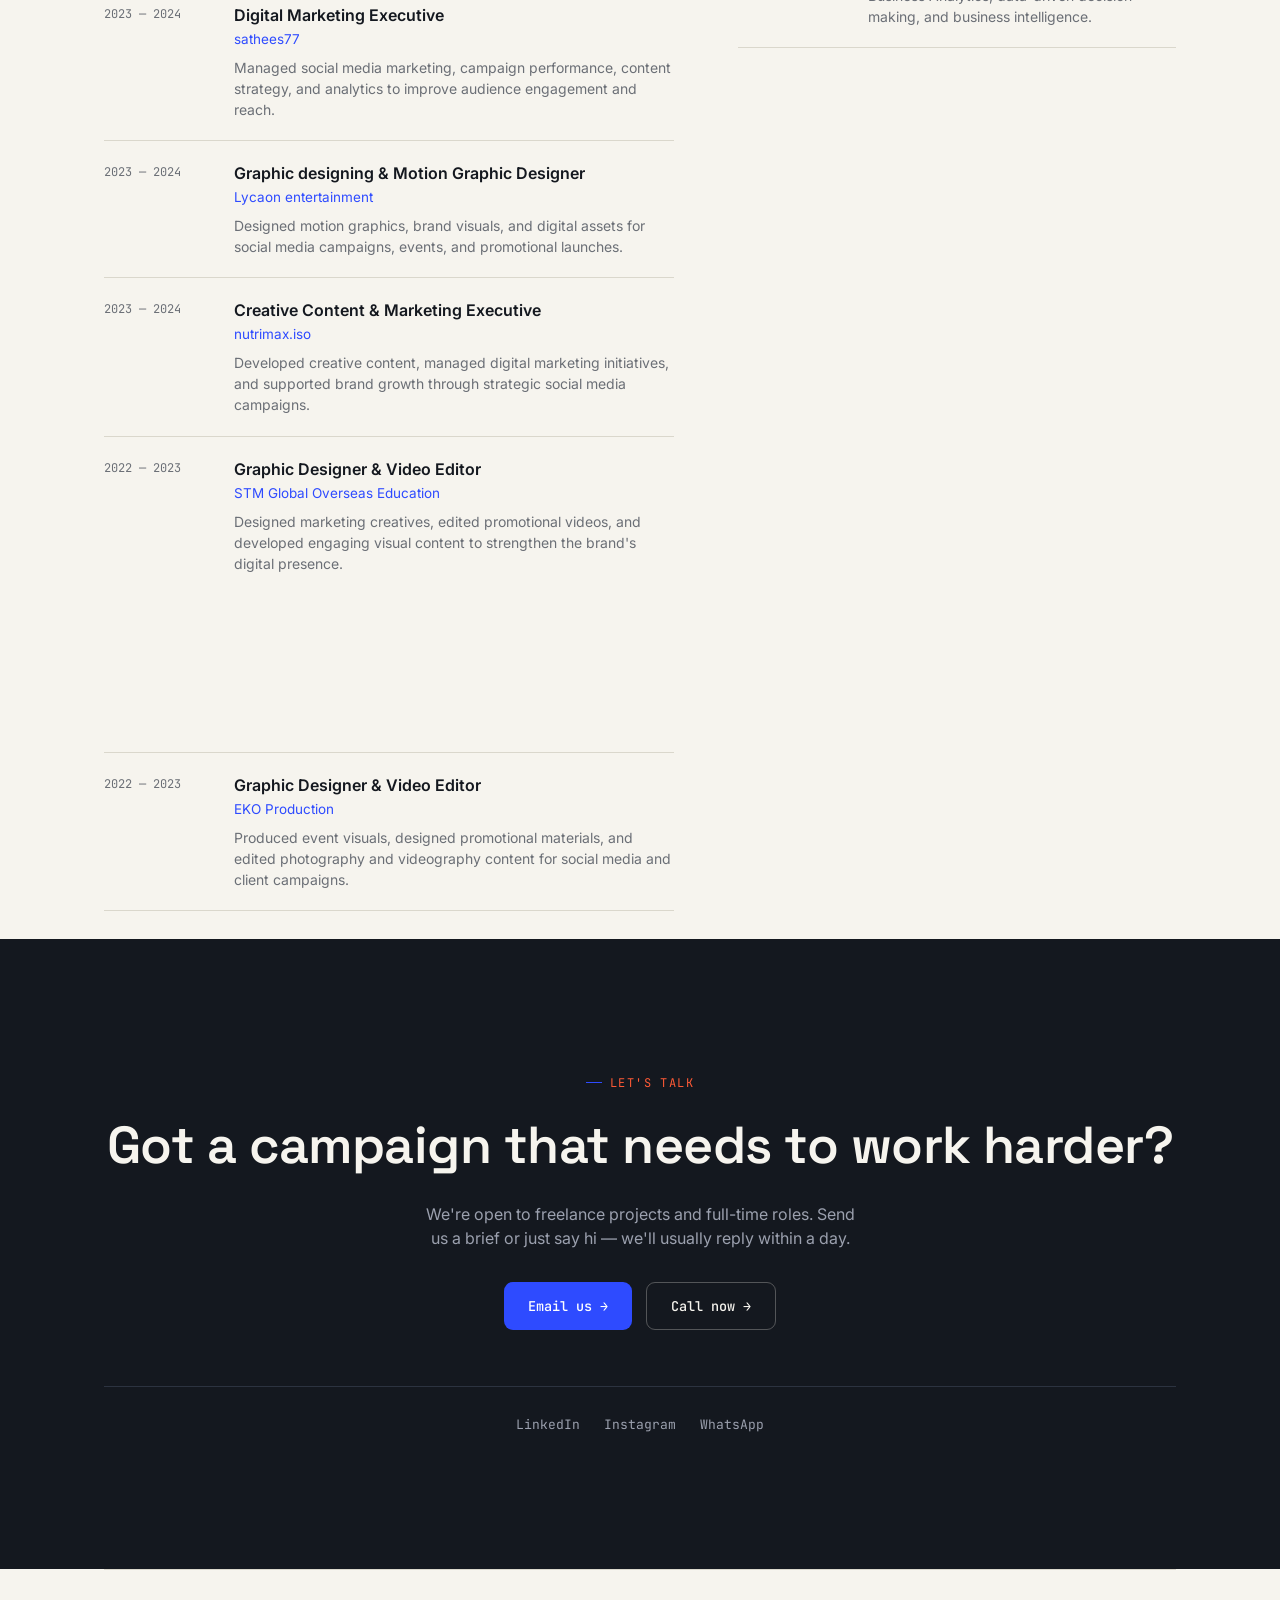
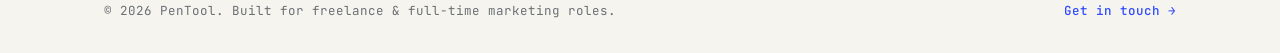
==== commit b97f96a9: "navigation error fixed" ====
--- a/index.html
+++ b/index.html
@@ -28,8 +28,8 @@
   <div class="nav-mobile-hide nav-links">
     <a href="#hero" data-page="index">Home</a>
     <a href="#services" data-page="services">Services</a>
+    <a href="#work" data-page="work">Works</a>
     <a href="#experience" data-page="experience">Experience</a>
-    <a href="#work" data-page="work">Work</a>
   </div>
   <a href="#contact" class="nav-cta">Let's talk →</a>
 </nav>
@@ -372,7 +372,7 @@
     </div>
     <div>
       <div class="eyebrow">Education</div>
-      <h2>Where we studied</h2>
+      <h2>Where we studies</h2>
       <!-- Removed placeholder education entries as requested -->
       <div class="timeline-item">
         <div class="t-date">Present</div>
--- a/css/global.css
+++ b/css/global.css
@@ -133,7 +133,7 @@
 .reveal {
   opacity: 0;
   transform: translateY(28px) scale(0.98);
-  transition: opacity 720ms cubic-bezier(.2,.9,.2,1), transform 720ms cubic-bezier(.2,.9,.2,1);
+  transition: opacity 500ms cubic-bezier(.2,.9,.2,1), transform 500ms cubic-bezier(.2,.9,.2,1);
   will-change: transform, opacity;
 }
 .reveal.active {
